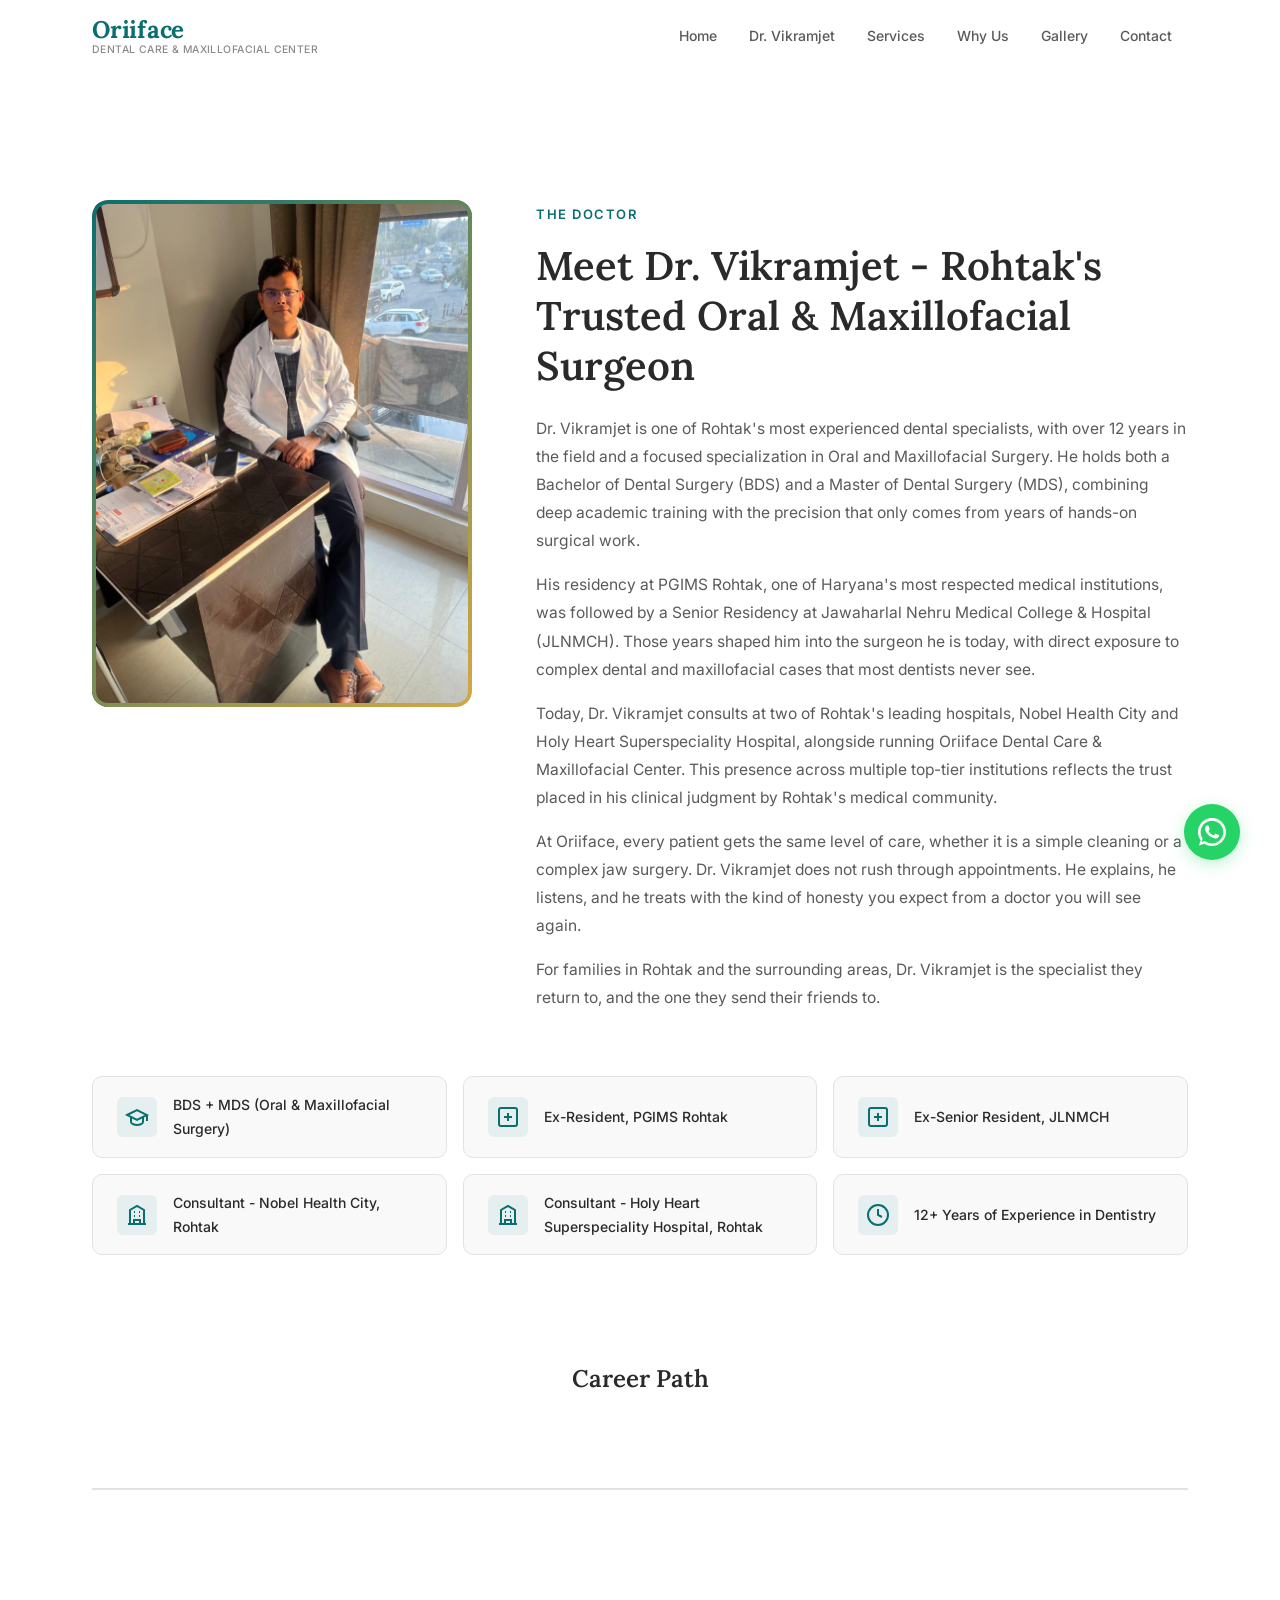
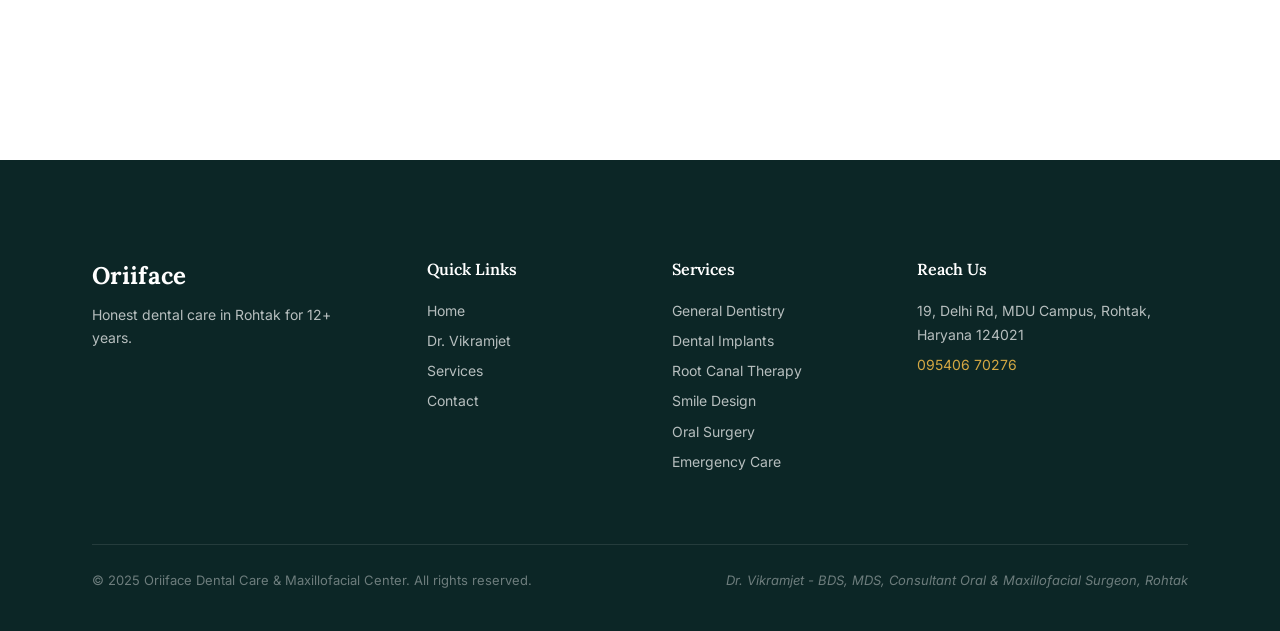
==== about.html @ 47ff2068 "feat: convert single-page to multi-page architecture" ====
<!DOCTYPE html>
<html lang="en">
<head>
  <meta charset="UTF-8">
  <meta name="viewport" content="width=device-width, initial-scale=1.0">
  <title>About Dr. Vikramjet | Oriiface Dental Care</title>
  <meta name="description" content="Trusted dental clinic in Rohtak by Dr. Vikramjet, BDS MDS - Oral & Maxillofacial Surgeon with 12+ years experience. Implants, RCT, Smile Design & more. Call 095406 70276">
  <meta name="keywords" content="dentist near me Rohtak, dental clinic Rohtak, best dentist in Rohtak, oral surgeon Rohtak, dental implants Rohtak, root canal Rohtak, MDS dentist Rohtak, smile design Rohtak, maxillofacial surgeon Rohtak, emergency dentist Rohtak, dental clinic near MDU Rohtak">
  <link rel="canonical" href="https://oriifacedental.com/">

  <!-- Open Graph -->
  <meta property="og:title" content="Oriiface Dental Care & Maxillofacial Center | Best Dentist in Rohtak">
  <meta property="og:description" content="Trusted dental clinic in Rohtak by Dr. Vikramjet, BDS MDS. Implants, RCT, Smile Design & more.">
  <meta property="og:type" content="website">
  <meta property="og:url" content="https://oriifacedental.com/">
  <meta property="og:locale" content="en_IN">
  <meta property="og:site_name" content="Oriiface Dental Care">

  <!-- Google Fonts -->
  <link rel="preconnect" href="https://fonts.googleapis.com">
  <link rel="preconnect" href="https://fonts.gstatic.com" crossorigin>
  <link href="https://fonts.googleapis.com/css2?family=Lora:ital,wght@0,400;0,500;0,600;0,700;1,400;1,500&family=Inter:wght@300;400;500;600;700&display=swap" rel="stylesheet">

  <link rel="stylesheet" href="style.css">

  <!-- JSON-LD Structured Data -->
  <script type="application/ld+json">
  {
    "@context": "https://schema.org",
    "@type": ["Dentist", "LocalBusiness"],
    "name": "Oriiface Dental Care & Maxillofacial Center",
    "description": "Trusted dental clinic in Rohtak by Dr. Vikramjet, BDS MDS - Oral & Maxillofacial Surgeon with 12+ years experience.",
    "url": "https://oriifacedental.com/",
    "telephone": "+919540670276",
    "priceRange": "$$",
    "address": {
      "@type": "PostalAddress",
      "streetAddress": "19, Delhi Rd, MDU Campus Area",
      "addressLocality": "Rohtak",
      "addressRegion": "Haryana",
      "postalCode": "124021",
      "addressCountry": "IN"
    },
    "geo": {
      "@type": "GeoCoordinates",
      "latitude": 28.8955,
      "longitude": 76.6066
    },
    "openingHoursSpecification": [
      {
        "@type": "OpeningHoursSpecification",
        "dayOfWeek": ["Monday", "Tuesday", "Wednesday", "Thursday", "Friday", "Saturday"],
        "opens": "09:00",
        "closes": "17:00"
      }
    ],
    "aggregateRating": {
      "@type": "AggregateRating",
      "ratingValue": "5.0",
      "reviewCount": "61",
      "bestRating": "5"
    },
    "image": "https://oriifacedental.com/images/clinic.jpg",
    "founder": {
      "@type": "Person",
      "name": "Dr. Vikramjet",
      "jobTitle": "Consultant Oral and Maxillofacial Surgeon",
      "qualifications": "BDS, MDS"
    }
  }
  </script>
</head>
<body>


  <!-- Header / Navigation -->
  <header class="header" id="header">
    <div class="header__inner container">
      <a href="#" class="header__logo">
        <span class="logo__mark">Oriiface</span>
        <span class="logo__sub">Dental Care &amp; Maxillofacial Center</span>
      </a>
      <nav class="nav" id="nav">
        <ul class="nav__list">
          <li><a href="index.html" class="nav__link">Home</a></li>
          <li><a href="about.html" class="nav__link">Dr. Vikramjet</a></li>
          <li><a href="services.html" class="nav__link">Services</a></li>
          <li><a href="index.html#why-us" class="nav__link">Why Us</a></li>
          <li><a href="gallery.html" class="nav__link">Gallery</a></li>
          <li><a href="contact.html" class="nav__link">Contact</a></li>
        </ul>
      </nav>
      <button class="hamburger" id="hamburger" aria-label="Open navigation menu" aria-expanded="false">
        <span class="hamburger__line"></span>
        <span class="hamburger__line"></span>
        <span class="hamburger__line"></span>
      </button>
    </div>
  </header>

  <!-- Mobile Navigation Overlay -->
  <div class="mobile-nav" id="mobile-nav">
    <div class="mobile-nav__content">
      <ul class="mobile-nav__list">
        <li><a href="index.html" class="mobile-nav__link">Home</a></li>
        <li><a href="about.html" class="mobile-nav__link">Dr. Vikramjet</a></li>
        <li><a href="services.html" class="mobile-nav__link">Services</a></li>
        <li><a href="index.html#why-us" class="mobile-nav__link">Why Us</a></li>
        <li><a href="gallery.html" class="mobile-nav__link">Gallery</a></li>
        <li><a href="contact.html" class="mobile-nav__link">Contact</a></li>
      </ul>
      <a href="tel:+919540670276" class="mobile-nav__phone">095406 70276</a>
    </div>
  </div>

  
<!-- ABOUT DR. VIKRAMJET -->
  <section class="about" id="about">
    <div class="container">
      <div class="about__grid">
        <div class="about__photo-col">
          <div class="about__photo-frame">
            <img src="images/real-dr-vikram-desk.jpg" alt="Dr. Vikramjet, oral surgeon and dentist in Rohtak" loading="lazy" class="about__photo">
          </div>
        </div>
        <div class="about__content-col">
          <span class="section-tag">The Doctor</span>
          <h2 class="about__title">Meet Dr. Vikramjet - Rohtak's Trusted Oral &amp; Maxillofacial Surgeon</h2>
          <div class="about__bio">
            <p>Dr. Vikramjet is one of Rohtak's most experienced dental specialists, with over 12 years in the field and a focused specialization in Oral and Maxillofacial Surgery. He holds both a Bachelor of Dental Surgery (BDS) and a Master of Dental Surgery (MDS), combining deep academic training with the precision that only comes from years of hands-on surgical work.</p>
            <p>His residency at PGIMS Rohtak, one of Haryana's most respected medical institutions, was followed by a Senior Residency at Jawaharlal Nehru Medical College & Hospital (JLNMCH). Those years shaped him into the surgeon he is today, with direct exposure to complex dental and maxillofacial cases that most dentists never see.</p>
            <p>Today, Dr. Vikramjet consults at two of Rohtak's leading hospitals, Nobel Health City and Holy Heart Superspeciality Hospital, alongside running Oriiface Dental Care & Maxillofacial Center. This presence across multiple top-tier institutions reflects the trust placed in his clinical judgment by Rohtak's medical community.</p>
            <p>At Oriiface, every patient gets the same level of care, whether it is a simple cleaning or a complex jaw surgery. Dr. Vikramjet does not rush through appointments. He explains, he listens, and he treats with the kind of honesty you expect from a doctor you will see again.</p>
            <p>For families in Rohtak and the surrounding areas, Dr. Vikramjet is the specialist they return to, and the one they send their friends to.</p>
          </div>
        </div>
      </div>

      <!-- Credentials Block -->
      <div class="credentials">
        <div class="credential">
          <div class="credential__icon">
            <svg width="24" height="24" viewBox="0 0 24 24" fill="none" stroke="currentColor" stroke-width="2"><path d="M22 10v6M2 10l10-5 10 5-10 5z"/><path d="M6 12v5c0 2 4 3 6 3s6-1 6-3v-5"/></svg>
          </div>
          <span class="credential__text">BDS + MDS (Oral & Maxillofacial Surgery)</span>
        </div>
        <div class="credential">
          <div class="credential__icon">
            <svg width="24" height="24" viewBox="0 0 24 24" fill="none" stroke="currentColor" stroke-width="2"><rect x="3" y="3" width="18" height="18" rx="2"/><path d="M12 8v8M8 12h8"/></svg>
          </div>
          <span class="credential__text">Ex-Resident, PGIMS Rohtak</span>
        </div>
        <div class="credential">
          <div class="credential__icon">
            <svg width="24" height="24" viewBox="0 0 24 24" fill="none" stroke="currentColor" stroke-width="2"><rect x="3" y="3" width="18" height="18" rx="2"/><path d="M12 8v8M8 12h8"/></svg>
          </div>
          <span class="credential__text">Ex-Senior Resident, JLNMCH</span>
        </div>
        <div class="credential">
          <div class="credential__icon">
            <svg width="24" height="24" viewBox="0 0 24 24" fill="none" stroke="currentColor" stroke-width="2"><path d="M3 21h18M5 21V7l7-4 7 4v14"/><path d="M9 21v-4h6v4"/><path d="M9 9h1M14 9h1M9 13h1M14 13h1"/></svg>
          </div>
          <span class="credential__text">Consultant - Nobel Health City, Rohtak</span>
        </div>
        <div class="credential">
          <div class="credential__icon">
            <svg width="24" height="24" viewBox="0 0 24 24" fill="none" stroke="currentColor" stroke-width="2"><path d="M3 21h18M5 21V7l7-4 7 4v14"/><path d="M9 21v-4h6v4"/><path d="M9 9h1M14 9h1M9 13h1M14 13h1"/></svg>
          </div>
          <span class="credential__text">Consultant - Holy Heart Superspeciality Hospital, Rohtak</span>
        </div>
        <div class="credential">
          <div class="credential__icon">
            <svg width="24" height="24" viewBox="0 0 24 24" fill="none" stroke="currentColor" stroke-width="2"><circle cx="12" cy="12" r="10"/><polyline points="12 6 12 12 16 14"/></svg>
          </div>
          <span class="credential__text">12+ Years of Experience in Dentistry</span>
        </div>
      </div>

      <!-- Career Timeline -->
      <div class="timeline" id="timeline">
        <h3 class="timeline__heading">Career Path</h3>
        <div class="timeline__track">
          <div class="timeline__line"></div>
          <div class="timeline__item" data-animate>
            <div class="timeline__dot"></div>
            <div class="timeline__card">
              <span class="timeline__year">2010 - 2012</span>
              <span class="timeline__label">BDS Graduation</span>
            </div>
          </div>
          <div class="timeline__item" data-animate>
            <div class="timeline__dot"></div>
            <div class="timeline__card">
              <span class="timeline__year">2012 - 2015</span>
              <span class="timeline__label">Residency at PGIMS Rohtak</span>
            </div>
          </div>
          <div class="timeline__item" data-animate>
            <div class="timeline__dot"></div>
            <div class="timeline__card">
              <span class="timeline__year">2015 - 2017</span>
              <span class="timeline__label">Senior Residency at JLNMCH</span>
            </div>
          </div>
          <div class="timeline__item" data-animate>
            <div class="timeline__dot"></div>
            <div class="timeline__card">
              <span class="timeline__year">2017 - Present</span>
              <span class="timeline__label">Consultant Surgeon + Founded Oriiface Dental Care, Rohtak</span>
            </div>
          </div>
        </div>
      </div>
    </div>
  </section>

  
<!-- FOOTER -->
  <footer class="footer" id="footer">
    <div class="container">
      <div class="footer__grid">
        <div class="footer__brand">
          <span class="footer__logo">Oriiface</span>
          <p class="footer__tagline">Honest dental care in Rohtak for 12+ years.</p>
        </div>
        <div class="footer__links">
          <h4 class="footer__heading">Quick Links</h4>
          <ul>
            <li><a href="index.html">Home</a></li>
            <li><a href="about.html">Dr. Vikramjet</a></li>
            <li><a href="services.html">Services</a></li>
            <li><a href="contact.html">Contact</a></li>
          </ul>
        </div>
        <div class="footer__services-list">
          <h4 class="footer__heading">Services</h4>
          <ul>
            <li>General Dentistry</li>
            <li>Dental Implants</li>
            <li>Root Canal Therapy</li>
            <li>Smile Design</li>
            <li>Oral Surgery</li>
            <li>Emergency Care</li>
          </ul>
        </div>
        <div class="footer__contact">
          <h4 class="footer__heading">Reach Us</h4>
          <p>19, Delhi Rd, MDU Campus, Rohtak, Haryana 124021</p>
          <p><a href="tel:+919540670276">095406 70276</a></p>
        </div>
      </div>
      <div class="footer__bottom">
        <p>&copy; 2025 Oriiface Dental Care & Maxillofacial Center. All rights reserved.</p>
        <p class="footer__disclaimer">Dr. Vikramjet - BDS, MDS, Consultant Oral & Maxillofacial Surgeon, Rohtak</p>
      </div>
    </div>
  </footer>

  <!-- Mobile Sticky Bottom Bar -->
  <div class="mobile-bar" id="mobile-bar">
    <a href="tel:+919540670276" class="mobile-bar__btn mobile-bar__btn--call">
      <svg width="18" height="18" viewBox="0 0 24 24" fill="none" stroke="currentColor" stroke-width="2"><path d="M22 16.92v3a2 2 0 01-2.18 2 19.79 19.79 0 01-8.63-3.07 19.5 19.5 0 01-6-6 19.79 19.79 0 01-3.07-8.67A2 2 0 014.11 2h3a2 2 0 012 1.72c.127.96.361 1.903.7 2.81a2 2 0 01-.45 2.11L8.09 9.91a16 16 0 006 6l1.27-1.27a2 2 0 012.11-.45c.907.339 1.85.573 2.81.7A2 2 0 0122 16.92z"/></svg>
      Call
    </a>
    <a href="https://wa.me/919540670276" target="_blank" rel="noopener noreferrer" class="mobile-bar__btn mobile-bar__btn--whatsapp">
      <svg width="18" height="18" viewBox="0 0 24 24" fill="currentColor"><path d="M17.472 14.382c-.297-.149-1.758-.867-2.03-.967-.273-.099-.471-.148-.67.15-.197.297-.767.966-.94 1.164-.173.199-.347.223-.644.075-.297-.15-1.255-.463-2.39-1.475-.883-.788-1.48-1.761-1.653-2.059-.173-.297-.018-.458.13-.606.134-.133.298-.347.446-.52.149-.174.198-.298.298-.497.099-.198.05-.371-.025-.52-.075-.149-.669-1.612-.916-2.207-.242-.579-.487-.5-.669-.51-.173-.008-.371-.01-.57-.01-.198 0-.52.074-.792.372-.272.297-1.04 1.016-1.04 2.479 0 1.462 1.065 2.875 1.213 3.074.149.198 2.096 3.2 5.077 4.487.709.306 1.262.489 1.694.625.712.227 1.36.195 1.871.118.571-.085 1.758-.719 2.006-1.413.248-.694.248-1.289.173-1.413-.074-.124-.272-.198-.57-.347z"/><path d="M12 0C5.373 0 0 5.373 0 12c0 2.625.846 5.059 2.284 7.034L.79 23.492l4.6-1.47A11.94 11.94 0 0012 24c6.627 0 12-5.373 12-12S18.627 0 12 0zm0 21.75c-2.15 0-4.13-.685-5.75-1.846l-.413-.27-2.727.87.903-2.653-.297-.44A9.718 9.718 0 012.25 12c0-5.385 4.365-9.75 9.75-9.75S21.75 6.615 21.75 12s-4.365 9.75-9.75 9.75z"/></svg>
      WhatsApp
    </a>
    <a href="contact.html" class="mobile-bar__btn mobile-bar__btn--book">
      <svg width="18" height="18" viewBox="0 0 24 24" fill="none" stroke="currentColor" stroke-width="2"><rect x="3" y="4" width="18" height="18" rx="2"/><line x1="16" y1="2" x2="16" y2="6"/><line x1="8" y1="2" x2="8" y2="6"/><line x1="3" y1="10" x2="21" y2="10"/></svg>
      Book
    </a>
  </div>

  <!-- WhatsApp Floating Button (Desktop) -->
  <a href="https://wa.me/919540670276" target="_blank" rel="noopener noreferrer" class="whatsapp-float" id="whatsapp-float" aria-label="Chat on WhatsApp">
    <svg width="28" height="28" viewBox="0 0 24 24" fill="#fff"><path d="M17.472 14.382c-.297-.149-1.758-.867-2.03-.967-.273-.099-.471-.148-.67.15-.197.297-.767.966-.94 1.164-.173.199-.347.223-.644.075-.297-.15-1.255-.463-2.39-1.475-.883-.788-1.48-1.761-1.653-2.059-.173-.297-.018-.458.13-.606.134-.133.298-.347.446-.52.149-.174.198-.298.298-.497.099-.198.05-.371-.025-.52-.075-.149-.669-1.612-.916-2.207-.242-.579-.487-.5-.669-.51-.173-.008-.371-.01-.57-.01-.198 0-.52.074-.792.372-.272.297-1.04 1.016-1.04 2.479 0 1.462 1.065 2.875 1.213 3.074.149.198 2.096 3.2 5.077 4.487.709.306 1.262.489 1.694.625.712.227 1.36.195 1.871.118.571-.085 1.758-.719 2.006-1.413.248-.694.248-1.289.173-1.413-.074-.124-.272-.198-.57-.347z"/><path d="M12 0C5.373 0 0 5.373 0 12c0 2.625.846 5.059 2.284 7.034L.79 23.492l4.6-1.47A11.94 11.94 0 0012 24c6.627 0 12-5.373 12-12S18.627 0 12 0zm0 21.75c-2.15 0-4.13-.685-5.75-1.846l-.413-.27-2.727.87.903-2.653-.297-.44A9.718 9.718 0 012.25 12c0-5.385 4.365-9.75 9.75-9.75S21.75 6.615 21.75 12s-4.365 9.75-9.75 9.75z"/></svg>
  </a>

  <script src="main.js"></script>
</body>
</html>
---- style.css ----
/* ================================================
   ORIIFACE DENTAL CARE - DESIGN SYSTEM
   Font pairing: Lora (headings) + Inter (body)
   Palette: Deep Teal, Warm Gold, Off-White
   ================================================ */

/* --- Custom Properties --- */
:root {
  --color-primary: #0B6E6E;
  --color-primary-dark: #085555;
  --color-primary-light: #0d8a8a;
  --color-accent: #D4A843;
  --color-accent-dark: #b8912e;
  --color-bg: #F9F9F9;
  --color-bg-alt: #F0EFEB;
  --color-bg-dark: #0c2626;
  --color-text: #2A2A2A;
  --color-text-light: #5A5A5A;
  --color-text-muted: #8A8A8A;
  --color-white: #FFFFFF;
  --color-border: #E2E2E2;

  --font-heading: 'Lora', Georgia, serif;
  --font-body: 'Inter', -apple-system, sans-serif;

  --fs-h1: clamp(2rem, 5vw, 3.25rem);
  --fs-h2: clamp(1.6rem, 3.5vw, 2.5rem);
  --fs-h3: clamp(1.15rem, 2vw, 1.5rem);
  --fs-body: 1rem;
  --fs-small: 0.875rem;
  --fs-xs: 0.8125rem;

  --space-xs: 0.5rem;
  --space-sm: 1rem;
  --space-md: 1.5rem;
  --space-lg: 2.5rem;
  --space-xl: 4rem;
  --space-2xl: 6rem;
  --space-3xl: 8rem;

  --radius-sm: 6px;
  --radius-md: 10px;
  --radius-lg: 16px;
  --radius-xl: 24px;

  --shadow-sm: 0 1px 3px rgba(0,0,0,0.06);
  --shadow-md: 0 4px 12px rgba(0,0,0,0.08);
  --shadow-lg: 0 8px 30px rgba(0,0,0,0.1);
  --shadow-xl: 0 16px 50px rgba(0,0,0,0.12);

  --transition: 0.3s cubic-bezier(0.4, 0, 0.2, 1);
  --transition-slow: 0.5s cubic-bezier(0.4, 0, 0.2, 1);
}

/* --- Reset & Base --- */
*, *::before, *::after {
  margin: 0;
  padding: 0;
  box-sizing: border-box;
}

html {
  scroll-behavior: smooth;
  -webkit-text-size-adjust: 100%;
}

body {
  font-family: var(--font-body);
  font-size: var(--fs-body);
  color: var(--color-text);
  background: var(--color-bg);
  line-height: 1.7;
  -webkit-font-smoothing: antialiased;
  -moz-osx-font-smoothing: grayscale;
  overflow-x: hidden;
}

img {
  max-width: 100%;
  height: auto;
  display: block;
}

a {
  color: inherit;
  text-decoration: none;
}

ul { list-style: none; }

button {
  border: none;
  background: none;
  cursor: pointer;
  font-family: inherit;
}

input, select, textarea {
  font-family: inherit;
  font-size: inherit;
}

/* --- Container --- */
.container {
  width: 100%;
  max-width: 1160px;
  margin: 0 auto;
  padding: 0 clamp(1.25rem, 4vw, 2rem);
}

/* --- Section Tag --- */
.section-tag {
  display: inline-block;
  font-family: var(--font-body);
  font-size: var(--fs-xs);
  font-weight: 600;
  letter-spacing: 0.12em;
  text-transform: uppercase;
  color: var(--color-primary);
  margin-bottom: var(--space-sm);
}

/* --- Buttons --- */
.btn {
  display: inline-flex;
  align-items: center;
  justify-content: center;
  gap: 0.5rem;
  font-family: var(--font-body);
  font-weight: 600;
  font-size: var(--fs-small);
  padding: 0.85rem 1.75rem;
  border-radius: var(--radius-sm);
  transition: var(--transition);
  cursor: pointer;
  white-space: nowrap;
  border: 2px solid transparent;
}

.btn--primary {
  background: var(--color-primary);
  color: var(--color-white);
  border-color: var(--color-primary);
}
.btn--primary:hover {
  background: var(--color-primary-dark);
  border-color: var(--color-primary-dark);
  transform: translateY(-1px);
  box-shadow: var(--shadow-md);
}

.btn--outline {
  background: transparent;
  color: var(--color-white);
  border-color: rgba(255,255,255,0.5);
}
.btn--outline:hover {
  background: rgba(255,255,255,0.1);
  border-color: var(--color-white);
}

.btn--outline.btn--dark {
  color: var(--color-primary);
  border-color: var(--color-primary);
}
.btn--outline.btn--dark:hover {
  background: var(--color-primary);
  color: var(--color-white);
}

.btn--accent {
  background: var(--color-accent);
  color: #1a1a1a;
  border-color: var(--color-accent);
}
.btn--accent:hover {
  background: var(--color-accent-dark);
  border-color: var(--color-accent-dark);
}

.btn--sm {
  padding: 0.5rem 1.1rem;
  font-size: var(--fs-xs);
}

.btn--full {
  width: 100%;
}


/* ================================================
   TOP BAR
   ================================================ */
.top-bar {
  background: var(--color-bg-dark);
  padding: 0.5rem 0;
  font-size: var(--fs-xs);
}

.top-bar__inner {
  display: flex;
  justify-content: space-between;
  align-items: center;
}

.top-bar__phone {
  color: rgba(255,255,255,0.8);
  font-weight: 500;
  letter-spacing: 0.03em;
}
.top-bar__phone:hover { color: var(--color-white); }

.top-bar__right {
  display: flex;
  align-items: center;
  gap: var(--space-md);
}

.top-bar__rating {
  color: var(--color-accent);
  font-weight: 600;
}

@media (max-width: 768px) {
  .top-bar { display: none; }
}


/* ================================================
   HEADER / NAV
   ================================================ */
.header {
  position: sticky;
  top: 0;
  z-index: 100;
  background: var(--color-white);
  transition: box-shadow var(--transition);
}

.header--scrolled {
  box-shadow: 0 2px 20px rgba(0,0,0,0.06);
}

.header__inner {
  display: flex;
  align-items: center;
  justify-content: space-between;
  height: 72px;
}

.header__logo {
  display: flex;
  flex-direction: column;
  line-height: 1.15;
}

.logo__mark {
  font-family: var(--font-heading);
  font-size: 1.5rem;
  font-weight: 700;
  color: var(--color-primary);
  letter-spacing: -0.01em;
}

.logo__sub {
  font-size: 0.65rem;
  font-weight: 500;
  color: var(--color-text-muted);
  letter-spacing: 0.04em;
  text-transform: uppercase;
}

.nav__list {
  display: flex;
  gap: 0;
}

.nav__link {
  display: block;
  padding: 0.5rem 1rem;
  font-size: var(--fs-small);
  font-weight: 500;
  color: var(--color-text-light);
  transition: color var(--transition);
  position: relative;
}

.nav__link::after {
  content: '';
  position: absolute;
  bottom: 0;
  left: 1rem;
  right: 1rem;
  height: 2px;
  background: var(--color-primary);
  transform: scaleX(0);
  transform-origin: right;
  transition: transform var(--transition);
}

.nav__link:hover {
  color: var(--color-primary);
}
.nav__link:hover::after {
  transform: scaleX(1);
  transform-origin: left;
}

/* Hamburger */
.hamburger {
  display: none;
  flex-direction: column;
  gap: 5px;
  padding: 8px;
  z-index: 200;
}

.hamburger__line {
  display: block;
  width: 24px;
  height: 2px;
  background: var(--color-text);
  transition: var(--transition);
  border-radius: 2px;
}

.hamburger--active .hamburger__line:nth-child(1) {
  transform: rotate(45deg) translate(5px, 5px);
}
.hamburger--active .hamburger__line:nth-child(2) {
  opacity: 0;
}
.hamburger--active .hamburger__line:nth-child(3) {
  transform: rotate(-45deg) translate(5px, -5px);
}

@media (max-width: 768px) {
  .nav { display: none; }
  .hamburger { display: flex; }
}

/* Mobile Nav Overlay */
.mobile-nav {
  position: fixed;
  inset: 0;
  z-index: 150;
  background: var(--color-white);
  display: flex;
  align-items: center;
  justify-content: center;
  opacity: 0;
  visibility: hidden;
  transition: var(--transition-slow);
}

.mobile-nav--open {
  opacity: 1;
  visibility: visible;
}

.mobile-nav__content {
  text-align: center;
}

.mobile-nav__list {
  display: flex;
  flex-direction: column;
  gap: var(--space-md);
}

.mobile-nav__link {
  font-family: var(--font-heading);
  font-size: 1.75rem;
  font-weight: 500;
  color: var(--color-text);
  transition: color var(--transition);
}
.mobile-nav__link:hover {
  color: var(--color-primary);
}

.mobile-nav__phone {
  display: inline-block;
  margin-top: var(--space-xl);
  font-size: var(--fs-body);
  font-weight: 600;
  color: var(--color-primary);
  letter-spacing: 0.05em;
}


/* ================================================
   HERO
   ================================================ */
.hero {
  position: relative;
  min-height: 90vh;
  display: flex;
  align-items: center;
  overflow: hidden;
}

.hero__bg {
  position: absolute;
  inset: 0;
  z-index: 0;
}

.hero__bg-img {
  width: 100%;
  height: 100%;
  object-fit: cover;
}

.hero__overlay {
  position: absolute;
  inset: 0;
  background: linear-gradient(
    160deg,
    rgba(11,110,110,0.92) 0%,
    rgba(8,85,85,0.85) 40%,
    rgba(12,38,38,0.88) 100%
  );
}

.hero__content {
  position: relative;
  z-index: 1;
  padding: var(--space-3xl) 0 var(--space-2xl);
  max-width: 720px;
}

.hero__title {
  font-family: var(--font-heading);
  font-size: var(--fs-h1);
  font-weight: 700;
  color: var(--color-white);
  line-height: 1.2;
  margin-bottom: var(--space-md);
}

.hero__title--accent {
  display: block;
  font-size: 0.65em;
  font-weight: 400;
  color: var(--color-accent);
  margin-top: 0.3em;
}

.hero__subtitle {
  color: rgba(255,255,255,0.8);
  font-size: clamp(0.95rem, 1.5vw, 1.1rem);
  line-height: 1.7;
  margin-bottom: var(--space-lg);
  max-width: 560px;
}

.hero__cta {
  display: flex;
  gap: var(--space-sm);
  margin-bottom: var(--space-xl);
  flex-wrap: wrap;
}

.hero__trust {
  display: flex;
  gap: var(--space-lg);
  flex-wrap: wrap;
}

.trust-badge {
  text-align: left;
}

.trust-badge__value {
  display: block;
  font-family: var(--font-heading);
  font-size: 1.4rem;
  font-weight: 700;
  color: var(--color-white);
}

.trust-badge__label {
  font-size: var(--fs-xs);
  color: rgba(255,255,255,0.6);
  font-weight: 500;
}

@media (max-width: 768px) {
  .hero {
    min-height: 100vh;
    min-height: 100dvh;
    align-items: flex-end;
  }
  .hero__content {
    padding: var(--space-lg) 0 calc(var(--space-3xl) + 60px);
    text-align: center;
  }
  .hero__subtitle {
    margin-left: auto;
    margin-right: auto;
  }
  .hero__cta {
    flex-direction: column;
  }
  .hero__cta .btn {
    width: 100%;
  }
  .hero__trust {
    justify-content: center;
    gap: var(--space-md);
  }
  .trust-badge { text-align: center; }
}


/* ================================================
   ABOUT DR. VIKRAMJET
   ================================================ */
.about {
  padding: var(--space-3xl) 0 var(--space-2xl);
  background: var(--color-white);
}

.about__grid {
  display: grid;
  grid-template-columns: 380px 1fr;
  gap: var(--space-xl);
  align-items: start;
  margin-bottom: var(--space-xl);
}

.about__photo-frame {
  position: relative;
  border-radius: var(--radius-lg);
  overflow: hidden;
  aspect-ratio: 3/4;
  background: var(--color-bg-alt);
}

.about__photo-frame::after {
  content: '';
  position: absolute;
  inset: 0;
  border: 4px solid transparent;
  border-radius: var(--radius-lg);
  background: linear-gradient(135deg, var(--color-primary), var(--color-accent)) border-box;
  -webkit-mask: linear-gradient(#fff 0 0) padding-box, linear-gradient(#fff 0 0);
  -webkit-mask-composite: xor;
  mask-composite: exclude;
  pointer-events: none;
}

.about__photo {
  width: 100%;
  height: 100%;
  object-fit: cover;
}

.about__title {
  font-family: var(--font-heading);
  font-size: var(--fs-h2);
  font-weight: 600;
  color: var(--color-text);
  line-height: 1.25;
  margin-bottom: var(--space-md);
}

.about__bio p {
  color: var(--color-text-light);
  margin-bottom: var(--space-sm);
  font-size: 0.975rem;
  line-height: 1.8;
}

.about__bio p:last-child {
  margin-bottom: 0;
}

@media (max-width: 768px) {
  .about__grid {
    grid-template-columns: 1fr;
    gap: var(--space-lg);
  }
  .about__photo-frame {
    max-width: 300px;
    margin: 0 auto;
  }
}


/* --- Credentials --- */
.credentials {
  display: grid;
  grid-template-columns: repeat(3, 1fr);
  gap: var(--space-sm);
  margin-bottom: var(--space-xl);
}

.credential {
  display: flex;
  align-items: center;
  gap: var(--space-sm);
  padding: var(--space-sm) var(--space-md);
  background: var(--color-bg);
  border-radius: var(--radius-md);
  border: 1px solid var(--color-border);
}

.credential__icon {
  flex-shrink: 0;
  width: 40px;
  height: 40px;
  display: flex;
  align-items: center;
  justify-content: center;
  border-radius: var(--radius-sm);
  background: rgba(11,110,110,0.08);
  color: var(--color-primary);
}

.credential__text {
  font-size: var(--fs-small);
  font-weight: 500;
  color: var(--color-text);
}

@media (max-width: 768px) {
  .credentials {
    grid-template-columns: 1fr;
  }
}


/* --- Career Timeline --- */
.timeline {
  padding: var(--space-lg) 0 0;
}

.timeline__heading {
  font-family: var(--font-heading);
  font-size: var(--fs-h3);
  font-weight: 600;
  text-align: center;
  margin-bottom: var(--space-lg);
  color: var(--color-text);
}

.timeline__track {
  position: relative;
  display: flex;
  justify-content: space-between;
  align-items: flex-start;
  padding: var(--space-lg) 0;
}

.timeline__line {
  position: absolute;
  top: calc(var(--space-lg) + 8px);
  left: 0;
  right: 0;
  height: 2px;
  background: var(--color-border);
}

.timeline__item {
  position: relative;
  display: flex;
  flex-direction: column;
  align-items: center;
  flex: 1;
  opacity: 0;
  transform: translateY(20px);
  transition: opacity 0.6s ease, transform 0.6s ease;
}

.timeline__item.animate-in {
  opacity: 1;
  transform: translateY(0);
}

.timeline__dot {
  width: 18px;
  height: 18px;
  border-radius: 50%;
  background: var(--color-white);
  border: 3px solid var(--color-primary);
  z-index: 1;
  flex-shrink: 0;
  transition: var(--transition);
}

.timeline__item:hover .timeline__dot {
  background: var(--color-primary);
  transform: scale(1.2);
}

.timeline__card {
  text-align: center;
  padding-top: var(--space-sm);
  max-width: 180px;
}

.timeline__year {
  display: block;
  font-family: var(--font-heading);
  font-size: var(--fs-small);
  font-weight: 700;
  color: var(--color-primary);
  margin-bottom: 0.25rem;
}

.timeline__label {
  font-size: var(--fs-xs);
  color: var(--color-text-light);
  line-height: 1.4;
}

@media (max-width: 768px) {
  .timeline__track {
    flex-direction: column;
    gap: 0;
    padding-left: 30px;
  }

  .timeline__line {
    top: 0;
    bottom: 0;
    left: 8px;
    right: auto;
    width: 2px;
    height: auto;
  }

  .timeline__item {
    flex-direction: row;
    align-items: flex-start;
    gap: var(--space-md);
    padding-bottom: var(--space-lg);
  }

  .timeline__card {
    text-align: left;
    padding-top: 0;
    max-width: none;
  }

  .timeline__dot {
    position: relative;
    left: -30px;
    margin-right: -30px;
  }
}


/* ================================================
   SERVICES
   ================================================ */
.services {
  padding: var(--space-3xl) 0;
  background: var(--color-bg);
}

.services__title {
  font-family: var(--font-heading);
  font-size: var(--fs-h2);
  font-weight: 600;
  margin-bottom: var(--space-xs);
}

.services__subtitle {
  color: var(--color-text-light);
  margin-bottom: var(--space-xl);
  max-width: 500px;
}

.services__grid {
  display: grid;
  grid-template-columns: repeat(3, 1fr);
  gap: var(--space-md);
}

.service-card {
  background: var(--color-white);
  border: 1px solid var(--color-border);
  border-radius: var(--radius-md);
  padding: var(--space-lg) var(--space-md);
  transition: var(--transition);
  cursor: default;
}

.service-card:hover {
  transform: translateY(-4px);
  box-shadow: var(--shadow-lg);
  border-color: rgba(11,110,110,0.2);
}

.service-card__icon {
  width: 48px;
  height: 48px;
  display: flex;
  align-items: center;
  justify-content: center;
  border-radius: var(--radius-sm);
  background: rgba(11,110,110,0.07);
  color: var(--color-primary);
  margin-bottom: var(--space-md);
}

.service-card__name {
  font-family: var(--font-heading);
  font-size: 1.1rem;
  font-weight: 600;
  margin-bottom: var(--space-xs);
  color: var(--color-text);
}

.service-card__desc {
  font-size: var(--fs-small);
  color: var(--color-text-light);
  line-height: 1.6;
}

@media (max-width: 768px) {
  .services__grid {
    grid-template-columns: repeat(2, 1fr);
  }
}

@media (max-width: 480px) {
  .services__grid {
    grid-template-columns: 1fr;
  }
}


/* ================================================
   WHY CHOOSE US
   ================================================ */
.why-us {
  padding: var(--space-3xl) 0;
  background: var(--color-bg-dark);
  color: var(--color-white);
}

.why-us .section-tag {
  color: var(--color-accent);
}

.why-us__title {
  font-family: var(--font-heading);
  font-size: var(--fs-h2);
  font-weight: 600;
  margin-bottom: var(--space-xl);
  max-width: 500px;
}

.why-us__grid {
  display: grid;
  grid-template-columns: repeat(2, 1fr);
  gap: var(--space-md);
}

.why-card {
  padding: var(--space-lg);
  background: rgba(255,255,255,0.05);
  border: 1px solid rgba(255,255,255,0.08);
  border-radius: var(--radius-md);
  transition: var(--transition);
}

.why-card:hover {
  background: rgba(255,255,255,0.08);
  border-color: rgba(255,255,255,0.15);
}

.why-card__icon-wrap {
  width: 48px;
  height: 48px;
  display: flex;
  align-items: center;
  justify-content: center;
  border-radius: var(--radius-sm);
  background: rgba(212,168,67,0.15);
  color: var(--color-accent);
  margin-bottom: var(--space-md);
}

.why-card__title {
  font-family: var(--font-heading);
  font-size: 1.15rem;
  font-weight: 600;
  margin-bottom: var(--space-xs);
  color: var(--color-white);
}

.why-card__desc {
  font-size: var(--fs-small);
  color: rgba(255,255,255,0.65);
  line-height: 1.7;
}

@media (max-width: 768px) {
  .why-us__grid {
    grid-template-columns: 1fr;
  }
}


/* ================================================
   REVIEWS
   ================================================ */
.reviews {
  padding: var(--space-3xl) 0;
  background: var(--color-white);
}

.reviews__header {
  text-align: center;
  margin-bottom: var(--space-xl);
}

.reviews__rating-badge {
  display: inline-flex;
  flex-direction: column;
  align-items: center;
  gap: 0.4rem;
}

.reviews__score {
  font-family: var(--font-heading);
  font-size: 3rem;
  font-weight: 700;
  color: var(--color-text);
  line-height: 1;
}

.reviews__stars {
  display: flex;
  gap: 2px;
}

.reviews__count {
  font-size: var(--fs-small);
  color: var(--color-text-muted);
  font-weight: 500;
}

.reviews__grid {
  display: grid;
  grid-template-columns: repeat(3, 1fr);
  gap: var(--space-md);
  margin-bottom: var(--space-xl);
}

.review-card {
  padding: var(--space-lg);
  background: var(--color-bg);
  border-radius: var(--radius-md);
  border: 1px solid var(--color-border);
}

.review-card__stars {
  display: flex;
  gap: 2px;
  margin-bottom: var(--space-sm);
}

.review-card__text {
  font-size: var(--fs-body);
  color: var(--color-text);
  line-height: 1.7;
  font-style: italic;
  margin-bottom: var(--space-sm);
}

.review-card__author {
  font-size: var(--fs-small);
  font-weight: 600;
  color: var(--color-text-muted);
}

.reviews__cta {
  text-align: center;
}

@media (max-width: 768px) {
  .reviews__grid {
    grid-template-columns: 1fr;
  }
}


/* ================================================
   GALLERY
   ================================================ */
.gallery {
  padding: var(--space-3xl) 0;
  background: var(--color-bg);
}

.gallery__title {
  font-family: var(--font-heading);
  font-size: var(--fs-h2);
  font-weight: 600;
  margin-bottom: var(--space-xl);
}

.gallery__grid {
  display: grid;
  grid-template-columns: repeat(3, 1fr);
  gap: var(--space-sm);
}

.gallery__item {
  position: relative;
  border-radius: var(--radius-md);
  overflow: hidden;
  aspect-ratio: 4/3;
  background: var(--color-bg-alt);
  cursor: pointer;
}

.gallery__img {
  width: 100%;
  height: 100%;
  object-fit: cover;
  transition: transform var(--transition-slow);
}

.gallery__item:hover .gallery__img {
  transform: scale(1.05);
}

.gallery__item::after {
  content: '';
  position: absolute;
  inset: 0;
  background: rgba(0,0,0,0);
  transition: var(--transition);
}

.gallery__item:hover::after {
  background: rgba(0,0,0,0.08);
}

@media (max-width: 768px) {
  .gallery__grid {
    grid-template-columns: repeat(2, 1fr);
  }
}


/* --- Lightbox --- */
.lightbox {
  position: fixed;
  inset: 0;
  z-index: 1000;
  background: rgba(0,0,0,0.92);
  display: flex;
  align-items: center;
  justify-content: center;
  padding: var(--space-lg);
  opacity: 0;
  visibility: hidden;
  transition: var(--transition);
}

.lightbox--open {
  opacity: 1;
  visibility: visible;
}

.lightbox__close {
  position: absolute;
  top: var(--space-md);
  right: var(--space-md);
  color: var(--color-white);
  font-size: 2rem;
  width: 48px;
  height: 48px;
  display: flex;
  align-items: center;
  justify-content: center;
  border-radius: 50%;
  background: rgba(255,255,255,0.1);
  transition: var(--transition);
}

.lightbox__close:hover {
  background: rgba(255,255,255,0.2);
}

.lightbox__img {
  max-width: 90vw;
  max-height: 85vh;
  object-fit: contain;
  border-radius: var(--radius-sm);
}


/* ================================================
   CONTACT
   ================================================ */
.contact {
  padding: var(--space-3xl) 0;
  background: var(--color-white);
}

.contact__title {
  font-family: var(--font-heading);
  font-size: var(--fs-h2);
  font-weight: 600;
  margin-bottom: var(--space-xl);
}

.contact__grid {
  display: grid;
  grid-template-columns: 1fr 1fr;
  gap: var(--space-lg);
  min-height: 500px;
}

.contact__map {
  border-radius: var(--radius-lg);
  overflow: hidden;
  background: var(--color-bg-alt);
  min-height: 400px;
}

.contact__map iframe {
  width: 100%;
  height: 100%;
  min-height: 400px;
}

.contact__details {
  margin-bottom: var(--space-lg);
}

.contact__detail {
  display: flex;
  align-items: flex-start;
  gap: var(--space-sm);
  margin-bottom: var(--space-sm);
  color: var(--color-text-light);
  font-size: var(--fs-small);
}

.contact__detail svg {
  flex-shrink: 0;
  margin-top: 2px;
  color: var(--color-primary);
}

.contact__detail a {
  color: var(--color-primary);
  font-weight: 600;
}
.contact__detail a:hover {
  text-decoration: underline;
}

.contact__form-title {
  font-family: var(--font-heading);
  font-size: var(--fs-h3);
  font-weight: 600;
  margin-bottom: var(--space-md);
}

.form-group {
  margin-bottom: var(--space-sm);
}

.form-input {
  width: 100%;
  padding: 0.85rem 1rem;
  border: 1px solid var(--color-border);
  border-radius: var(--radius-sm);
  background: var(--color-bg);
  color: var(--color-text);
  font-size: var(--fs-body);
  transition: border-color var(--transition);
  -webkit-appearance: none;
}

.form-input:focus {
  outline: none;
  border-color: var(--color-primary);
  box-shadow: 0 0 0 3px rgba(11,110,110,0.1);
}

.form-select {
  cursor: pointer;
}

@media (max-width: 768px) {
  .contact__grid {
    grid-template-columns: 1fr;
  }
  .contact__map {
    min-height: 280px;
    order: 2;
  }
}


/* ================================================
   FOOTER
   ================================================ */
.footer {
  background: var(--color-bg-dark);
  color: rgba(255,255,255,0.7);
  padding: var(--space-2xl) 0 var(--space-lg);
}

.footer__grid {
  display: grid;
  grid-template-columns: 1.5fr 1fr 1fr 1.5fr;
  gap: var(--space-xl);
  margin-bottom: var(--space-xl);
}

.footer__logo {
  font-family: var(--font-heading);
  font-size: 1.5rem;
  font-weight: 700;
  color: var(--color-white);
  display: block;
  margin-bottom: var(--space-xs);
}

.footer__tagline {
  font-size: var(--fs-small);
  line-height: 1.6;
}

.footer__heading {
  font-family: var(--font-heading);
  font-size: var(--fs-body);
  font-weight: 600;
  color: var(--color-white);
  margin-bottom: var(--space-sm);
}

.footer__links ul li,
.footer__services-list ul li {
  margin-bottom: 0.4rem;
  font-size: var(--fs-small);
}

.footer__links a:hover {
  color: var(--color-white);
}

.footer__contact p {
  font-size: var(--fs-small);
  margin-bottom: 0.4rem;
}

.footer__contact a {
  color: var(--color-accent);
}
.footer__contact a:hover {
  text-decoration: underline;
}

.footer__bottom {
  border-top: 1px solid rgba(255,255,255,0.1);
  padding-top: var(--space-md);
  display: flex;
  justify-content: space-between;
  flex-wrap: wrap;
  gap: var(--space-sm);
  font-size: var(--fs-xs);
  color: rgba(255,255,255,0.4);
}

.footer__disclaimer {
  font-style: italic;
}

@media (max-width: 768px) {
  .footer__grid {
    grid-template-columns: 1fr 1fr;
    gap: var(--space-lg);
  }
  .footer__bottom {
    flex-direction: column;
    text-align: center;
  }
}

@media (max-width: 480px) {
  .footer__grid {
    grid-template-columns: 1fr;
  }
}


/* ================================================
   MOBILE STICKY BOTTOM BAR
   ================================================ */
.mobile-bar {
  display: none;
}

@media (max-width: 768px) {
  .mobile-bar {
    display: flex;
    position: fixed;
    bottom: 0;
    left: 0;
    right: 0;
    z-index: 90;
    background: var(--color-white);
    border-top: 1px solid var(--color-border);
    box-shadow: 0 -2px 12px rgba(0,0,0,0.08);
  }

  .mobile-bar__btn {
    flex: 1;
    display: flex;
    flex-direction: column;
    align-items: center;
    justify-content: center;
    gap: 3px;
    padding: 10px 8px;
    font-size: 0.7rem;
    font-weight: 600;
    text-transform: uppercase;
    letter-spacing: 0.08em;
    color: var(--color-text-light);
    min-height: 56px;
    transition: color var(--transition);
  }

  .mobile-bar__btn--call { color: var(--color-primary); }
  .mobile-bar__btn--whatsapp { color: #25D366; }
  .mobile-bar__btn--book { color: var(--color-accent-dark); }

  .mobile-bar__btn:active {
    background: var(--color-bg);
  }

  /* account for bottom bar on mobile */
  .footer {
    padding-bottom: calc(var(--space-lg) + 60px);
  }
}


/* ================================================
   WHATSAPP FLOATING BUTTON (Desktop)
   ================================================ */
.whatsapp-float {
  position: fixed;
  bottom: var(--space-lg);
  right: var(--space-lg);
  z-index: 80;
  width: 56px;
  height: 56px;
  display: flex;
  align-items: center;
  justify-content: center;
  background: #25D366;
  border-radius: 50%;
  box-shadow: 0 4px 16px rgba(37,211,102,0.3);
  transition: var(--transition);
}

.whatsapp-float:hover {
  transform: scale(1.08);
  box-shadow: 0 6px 24px rgba(37,211,102,0.4);
}

@media (max-width: 768px) {
  .whatsapp-float { display: none; }
}


/* ================================================
   ANIMATIONS - ScrollReveal
   ================================================ */
.reveal {
  opacity: 0;
  transform: translateY(24px);
  transition: opacity 0.7s ease, transform 0.7s ease;
}

.reveal.revealed {
  opacity: 1;
  transform: translateY(0);
}


/* ================================================
   PRINT STYLES
   ================================================ */
@media print {
  .top-bar, .hamburger, .mobile-nav, .mobile-bar, .whatsapp-float, .lightbox {
    display: none !important;
  }
  .header { position: relative; }
  .hero { min-height: auto; }
}
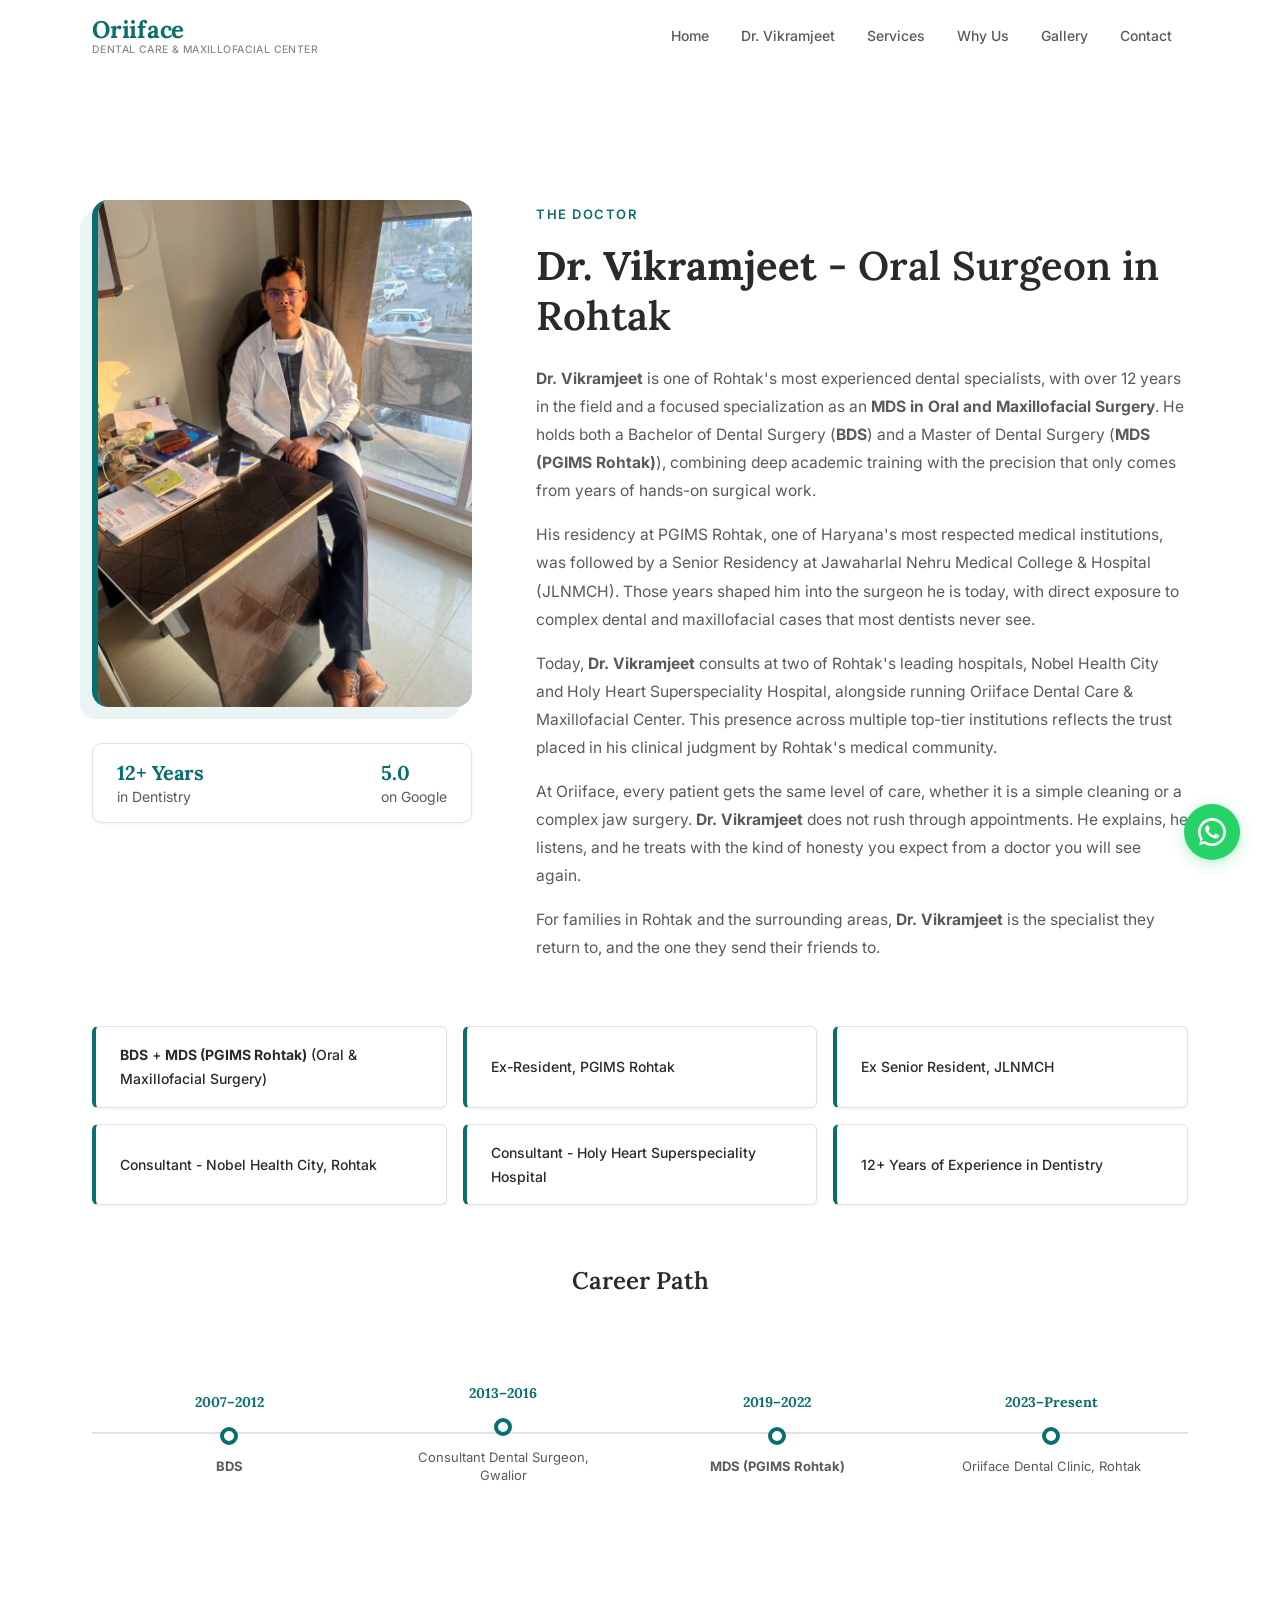
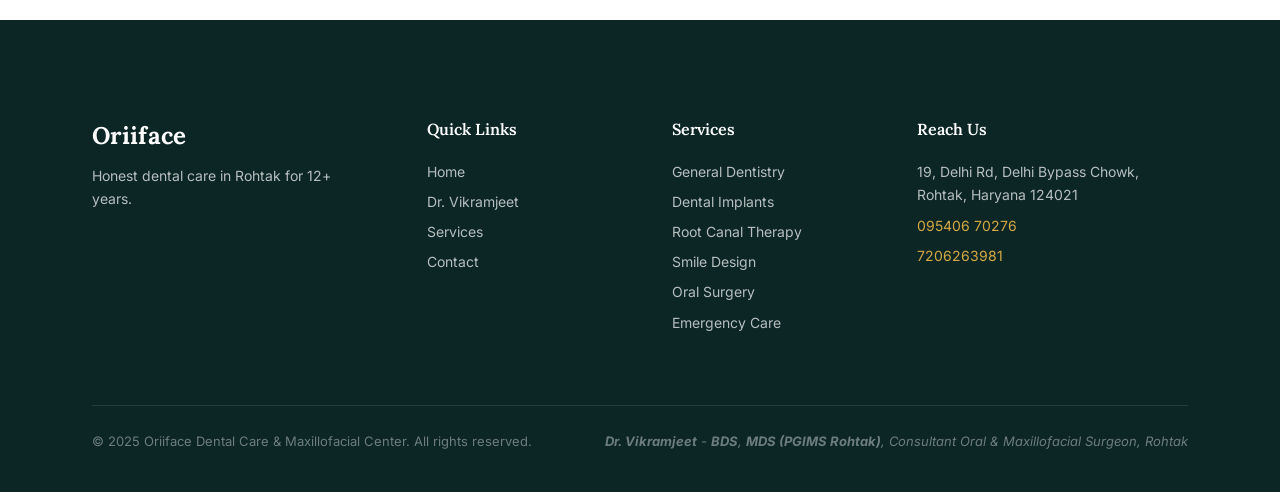
==== commit 566b111a: "feat: add secondary contact number" ====
--- a/about.html
+++ b/about.html
@@ -3,71 +3,53 @@
 <head>
   <meta charset="UTF-8">
   <meta name="viewport" content="width=device-width, initial-scale=1.0">
-  <title>About Dr. Vikramjet | Oriiface Dental Care</title>
-  <meta name="description" content="Trusted dental clinic in Rohtak by Dr. Vikramjet, BDS MDS - Oral & Maxillofacial Surgeon with 12+ years experience. Implants, RCT, Smile Design & more. Call 095406 70276">
-  <meta name="keywords" content="dentist near me Rohtak, dental clinic Rohtak, best dentist in Rohtak, oral surgeon Rohtak, dental implants Rohtak, root canal Rohtak, MDS dentist Rohtak, smile design Rohtak, maxillofacial surgeon Rohtak, emergency dentist Rohtak, dental clinic near MDU Rohtak">
-  <link rel="canonical" href="https://oriifacedental.com/">
+  <meta name="robots" content="index, follow">
+  <meta name="googlebot" content="index, follow">
+  <link rel="canonical" href="https://orifacedental.vercel.app/about.html">
+  <title>Dr. Vikramjeet - MDS Oral Surgeon in Rohtak | Oriiface Dental Care</title>
+  <meta name="description" content="Dr. Vikramjeet - MDS (PGIMS Rohtak) Oral & Maxillofacial Surgeon in Rohtak. Ex-PGIMS resident, 12+ years experience, consulting at Nobel Health City & Holy Heart Hospital.">
 
   <!-- Open Graph -->
-  <meta property="og:title" content="Oriiface Dental Care & Maxillofacial Center | Best Dentist in Rohtak">
-  <meta property="og:description" content="Trusted dental clinic in Rohtak by Dr. Vikramjet, BDS MDS. Implants, RCT, Smile Design & more.">
   <meta property="og:type" content="website">
-  <meta property="og:url" content="https://oriifacedental.com/">
+  <meta property="og:title" content="Dr. Vikramjeet - MDS Oral Surgeon in Rohtak | Oriiface Dental Care">
+  <meta property="og:description" content="Dr. Vikramjeet - MDS (PGIMS Rohtak) Oral & Maxillofacial Surgeon in Rohtak. Ex-PGIMS resident, 12+ years experience, consulting at Nobel Health City & Holy Heart Hospital.">
+  <meta property="og:url" content="https://orifacedental.vercel.app/about.html">
+  <meta property="og:image" content="https://orifacedental.vercel.app/images/og-cover.jpg">
   <meta property="og:locale" content="en_IN">
-  <meta property="og:site_name" content="Oriiface Dental Care">
+  <meta property="og:site_name" content="Oriiface Dental Care & Maxillofacial Center">
+
+  <!-- Twitter Card -->
+  <meta name="twitter:card" content="summary_large_image">
+  <meta name="twitter:title" content="Dr. Vikramjeet - MDS Oral Surgeon in Rohtak | Oriiface Dental Care">
+  <meta name="twitter:description" content="Dr. Vikramjeet - MDS (PGIMS Rohtak) Oral & Maxillofacial Surgeon in Rohtak. Ex-PGIMS resident, 12+ years experience, consulting at Nobel Health City & Holy Heart Hospital.">
+  <meta name="twitter:image" content="https://orifacedental.vercel.app/images/og-cover.jpg">
 
   <!-- Google Fonts -->
   <link rel="preconnect" href="https://fonts.googleapis.com">
   <link rel="preconnect" href="https://fonts.gstatic.com" crossorigin>
-  <link href="https://fonts.googleapis.com/css2?family=Lora:ital,wght@0,400;0,500;0,600;0,700;1,400;1,500&family=Inter:wght@300;400;500;600;700&display=swap" rel="stylesheet">
-
-  <link rel="stylesheet" href="style.css">
-
-  <!-- JSON-LD Structured Data -->
+  <link rel="preload" as="style" href="https://fonts.googleapis.com/css2?family=Lora:ital,wght@0,400;0,500;0,600;0,700;1,400;1,500&family=Inter:wght@300;400;500;600;700&display=swap">
+  <link rel="stylesheet" href="https://fonts.googleapis.com/css2?family=Lora:ital,wght@0,400;0,500;0,600;0,700;1,400;1,500&family=Inter:wght@300;400;500;600;700&display=swap">
+
+  <link rel="stylesheet" href="style.css?v=3">
+
   <script type="application/ld+json">
-  {
-    "@context": "https://schema.org",
-    "@type": ["Dentist", "LocalBusiness"],
-    "name": "Oriiface Dental Care & Maxillofacial Center",
-    "description": "Trusted dental clinic in Rohtak by Dr. Vikramjet, BDS MDS - Oral & Maxillofacial Surgeon with 12+ years experience.",
-    "url": "https://oriifacedental.com/",
-    "telephone": "+919540670276",
-    "priceRange": "$$",
-    "address": {
-      "@type": "PostalAddress",
-      "streetAddress": "19, Delhi Rd, MDU Campus Area",
-      "addressLocality": "Rohtak",
-      "addressRegion": "Haryana",
-      "postalCode": "124021",
-      "addressCountry": "IN"
-    },
-    "geo": {
-      "@type": "GeoCoordinates",
-      "latitude": 28.8955,
-      "longitude": 76.6066
-    },
-    "openingHoursSpecification": [
-      {
-        "@type": "OpeningHoursSpecification",
-        "dayOfWeek": ["Monday", "Tuesday", "Wednesday", "Thursday", "Friday", "Saturday"],
-        "opens": "09:00",
-        "closes": "17:00"
-      }
-    ],
-    "aggregateRating": {
-      "@type": "AggregateRating",
-      "ratingValue": "5.0",
-      "reviewCount": "61",
-      "bestRating": "5"
-    },
-    "image": "https://oriifacedental.com/images/clinic.jpg",
-    "founder": {
-      "@type": "Person",
-      "name": "Dr. Vikramjet",
-      "jobTitle": "Consultant Oral and Maxillofacial Surgeon",
-      "qualifications": "BDS, MDS"
-    }
-  }
+{
+  "@context": "https://schema.org",
+  "@type": "Physician",
+  "name": "Dr. Vikramjeet",
+  "description": "MDS Oral and Maxillofacial Surgeon in Rohtak with 12+ years experience",
+  "medicalSpecialty": "Oral and Maxillofacial Surgery",
+  "qualifications": "BDS, MDS",
+  "worksFor": [
+    {"@type": "Hospital", "name": "Nobel Health City, Rohtak"},
+    {"@type": "Hospital", "name": "Holy Heart Superspeciality Hospital, Rohtak"},
+    {"@type": "MedicalClinic", "name": "Oriiface Dental Care & Maxillofacial Center"}
+  ],
+  "alumniOf": [
+    {"@type": "EducationalOrganization", "name": "PGIMS Rohtak"},
+    {"@type": "EducationalOrganization", "name": "JLNMCH"}
+  ]
+}
   </script>
 </head>
 <body>
@@ -83,7 +65,7 @@
       <nav class="nav" id="nav">
         <ul class="nav__list">
           <li><a href="index.html" class="nav__link">Home</a></li>
-          <li><a href="about.html" class="nav__link">Dr. Vikramjet</a></li>
+          <li><a href="about.html" class="nav__link">Dr. Vikramjeet</a></li>
           <li><a href="services.html" class="nav__link">Services</a></li>
           <li><a href="index.html#why-us" class="nav__link">Why Us</a></li>
           <li><a href="gallery.html" class="nav__link">Gallery</a></li>
@@ -103,7 +85,7 @@
     <div class="mobile-nav__content">
       <ul class="mobile-nav__list">
         <li><a href="index.html" class="mobile-nav__link">Home</a></li>
-        <li><a href="about.html" class="mobile-nav__link">Dr. Vikramjet</a></li>
+        <li><a href="about.html" class="mobile-nav__link">Dr. Vikramjeet</a></li>
         <li><a href="services.html" class="mobile-nav__link">Services</a></li>
         <li><a href="index.html#why-us" class="mobile-nav__link">Why Us</a></li>
         <li><a href="gallery.html" class="mobile-nav__link">Gallery</a></li>
@@ -114,24 +96,28 @@
   </div>
 
   
-<!-- ABOUT DR. VIKRAMJET -->
+<!-- ABOUT DR. VIKRAMJEET -->
   <section class="about" id="about">
     <div class="container">
       <div class="about__grid">
         <div class="about__photo-col">
           <div class="about__photo-frame">
-            <img src="images/real-dr-vikram-desk.jpg" alt="Dr. Vikramjet, oral surgeon and dentist in Rohtak" loading="lazy" class="about__photo">
+            <img src="images/real-dr-vikram-desk.jpg" alt="Dr. Vikramjeet BDS MDS Oral Surgeon at Oriiface Dental Clinic Rohtak" loading="lazy" class="about__photo">
+          </div>
+          <div class="about__photo-stats">
+            <div class="stat-line"><strong>12+ Years</strong> in Dentistry</div>
+            <div class="stat-line"><strong>5.0</strong> on Google</div>
           </div>
         </div>
         <div class="about__content-col">
           <span class="section-tag">The Doctor</span>
-          <h2 class="about__title">Meet Dr. Vikramjet - Rohtak's Trusted Oral &amp; Maxillofacial Surgeon</h2>
+          <h1 class="about__title"><strong>Dr. Vikramjeet</strong> - Oral Surgeon in Rohtak</h1>
           <div class="about__bio">
-            <p>Dr. Vikramjet is one of Rohtak's most experienced dental specialists, with over 12 years in the field and a focused specialization in Oral and Maxillofacial Surgery. He holds both a Bachelor of Dental Surgery (BDS) and a Master of Dental Surgery (MDS), combining deep academic training with the precision that only comes from years of hands-on surgical work.</p>
+            <p><strong>Dr. Vikramjeet</strong> is one of Rohtak's most experienced dental specialists, with over 12 years in the field and a focused specialization as an <strong>MDS in Oral and Maxillofacial Surgery</strong>. He holds both a Bachelor of Dental Surgery (<strong>BDS</strong>) and a Master of Dental Surgery (<strong>MDS (PGIMS Rohtak)</strong>), combining deep academic training with the precision that only comes from years of hands-on surgical work.</p>
             <p>His residency at PGIMS Rohtak, one of Haryana's most respected medical institutions, was followed by a Senior Residency at Jawaharlal Nehru Medical College & Hospital (JLNMCH). Those years shaped him into the surgeon he is today, with direct exposure to complex dental and maxillofacial cases that most dentists never see.</p>
-            <p>Today, Dr. Vikramjet consults at two of Rohtak's leading hospitals, Nobel Health City and Holy Heart Superspeciality Hospital, alongside running Oriiface Dental Care & Maxillofacial Center. This presence across multiple top-tier institutions reflects the trust placed in his clinical judgment by Rohtak's medical community.</p>
-            <p>At Oriiface, every patient gets the same level of care, whether it is a simple cleaning or a complex jaw surgery. Dr. Vikramjet does not rush through appointments. He explains, he listens, and he treats with the kind of honesty you expect from a doctor you will see again.</p>
-            <p>For families in Rohtak and the surrounding areas, Dr. Vikramjet is the specialist they return to, and the one they send their friends to.</p>
+            <p>Today, <strong>Dr. Vikramjeet</strong> consults at two of Rohtak's leading hospitals, Nobel Health City and Holy Heart Superspeciality Hospital, alongside running Oriiface Dental Care & Maxillofacial Center. This presence across multiple top-tier institutions reflects the trust placed in his clinical judgment by Rohtak's medical community.</p>
+            <p>At Oriiface, every patient gets the same level of care, whether it is a simple cleaning or a complex jaw surgery. <strong>Dr. Vikramjeet</strong> does not rush through appointments. He explains, he listens, and he treats with the kind of honesty you expect from a doctor you will see again.</p>
+            <p>For families in Rohtak and the surrounding areas, <strong>Dr. Vikramjeet</strong> is the specialist they return to, and the one they send their friends to.</p>
           </div>
         </div>
       </div>
@@ -139,39 +125,21 @@
       <!-- Credentials Block -->
       <div class="credentials">
         <div class="credential">
-          <div class="credential__icon">
-            <svg width="24" height="24" viewBox="0 0 24 24" fill="none" stroke="currentColor" stroke-width="2"><path d="M22 10v6M2 10l10-5 10 5-10 5z"/><path d="M6 12v5c0 2 4 3 6 3s6-1 6-3v-5"/></svg>
-          </div>
-          <span class="credential__text">BDS + MDS (Oral & Maxillofacial Surgery)</span>
-        </div>
-        <div class="credential">
-          <div class="credential__icon">
-            <svg width="24" height="24" viewBox="0 0 24 24" fill="none" stroke="currentColor" stroke-width="2"><rect x="3" y="3" width="18" height="18" rx="2"/><path d="M12 8v8M8 12h8"/></svg>
-          </div>
+          <span class="credential__text"><strong>BDS</strong> + <strong>MDS (PGIMS Rohtak)</strong> (Oral & Maxillofacial Surgery)</span>
+        </div>
+        <div class="credential">
           <span class="credential__text">Ex-Resident, PGIMS Rohtak</span>
         </div>
         <div class="credential">
-          <div class="credential__icon">
-            <svg width="24" height="24" viewBox="0 0 24 24" fill="none" stroke="currentColor" stroke-width="2"><rect x="3" y="3" width="18" height="18" rx="2"/><path d="M12 8v8M8 12h8"/></svg>
-          </div>
-          <span class="credential__text">Ex-Senior Resident, JLNMCH</span>
-        </div>
-        <div class="credential">
-          <div class="credential__icon">
-            <svg width="24" height="24" viewBox="0 0 24 24" fill="none" stroke="currentColor" stroke-width="2"><path d="M3 21h18M5 21V7l7-4 7 4v14"/><path d="M9 21v-4h6v4"/><path d="M9 9h1M14 9h1M9 13h1M14 13h1"/></svg>
-          </div>
+          <span class="credential__text">Ex Senior Resident, JLNMCH</span>
+        </div>
+        <div class="credential">
           <span class="credential__text">Consultant - Nobel Health City, Rohtak</span>
         </div>
         <div class="credential">
-          <div class="credential__icon">
-            <svg width="24" height="24" viewBox="0 0 24 24" fill="none" stroke="currentColor" stroke-width="2"><path d="M3 21h18M5 21V7l7-4 7 4v14"/><path d="M9 21v-4h6v4"/><path d="M9 9h1M14 9h1M9 13h1M14 13h1"/></svg>
-          </div>
-          <span class="credential__text">Consultant - Holy Heart Superspeciality Hospital, Rohtak</span>
-        </div>
-        <div class="credential">
-          <div class="credential__icon">
-            <svg width="24" height="24" viewBox="0 0 24 24" fill="none" stroke="currentColor" stroke-width="2"><circle cx="12" cy="12" r="10"/><polyline points="12 6 12 12 16 14"/></svg>
-          </div>
+          <span class="credential__text">Consultant - Holy Heart Superspeciality Hospital</span>
+        </div>
+        <div class="credential">
           <span class="credential__text">12+ Years of Experience in Dentistry</span>
         </div>
       </div>
@@ -181,33 +149,25 @@
         <h3 class="timeline__heading">Career Path</h3>
         <div class="timeline__track">
           <div class="timeline__line"></div>
-          <div class="timeline__item" data-animate>
-            <div class="timeline__dot"></div>
-            <div class="timeline__card">
-              <span class="timeline__year">2010 - 2012</span>
-              <span class="timeline__label">BDS Graduation</span>
-            </div>
-          </div>
-          <div class="timeline__item" data-animate>
-            <div class="timeline__dot"></div>
-            <div class="timeline__card">
-              <span class="timeline__year">2012 - 2015</span>
-              <span class="timeline__label">Residency at PGIMS Rohtak</span>
-            </div>
-          </div>
-          <div class="timeline__item" data-animate>
-            <div class="timeline__dot"></div>
-            <div class="timeline__card">
-              <span class="timeline__year">2015 - 2017</span>
-              <span class="timeline__label">Senior Residency at JLNMCH</span>
-            </div>
-          </div>
-          <div class="timeline__item" data-animate>
-            <div class="timeline__dot"></div>
-            <div class="timeline__card">
-              <span class="timeline__year">2017 - Present</span>
-              <span class="timeline__label">Consultant Surgeon + Founded Oriiface Dental Care, Rohtak</span>
-            </div>
+          <div class="timeline__item">
+            <span class="timeline__year">2007–2012</span>
+            <div class="timeline__dot"></div>
+            <span class="timeline__label"><strong>BDS</strong></span>
+          </div>
+          <div class="timeline__item">
+            <span class="timeline__year">2013–2016</span>
+            <div class="timeline__dot"></div>
+            <span class="timeline__label">Consultant Dental Surgeon, Gwalior</span>
+          </div>
+          <div class="timeline__item">
+            <span class="timeline__year">2019–2022</span>
+            <div class="timeline__dot"></div>
+            <span class="timeline__label"><strong>MDS (PGIMS Rohtak)</strong></span>
+          </div>
+          <div class="timeline__item">
+            <span class="timeline__year">2023–Present</span>
+            <div class="timeline__dot"></div>
+            <span class="timeline__label">Oriiface Dental Clinic, Rohtak</span>
           </div>
         </div>
       </div>
@@ -227,7 +187,7 @@
           <h4 class="footer__heading">Quick Links</h4>
           <ul>
             <li><a href="index.html">Home</a></li>
-            <li><a href="about.html">Dr. Vikramjet</a></li>
+            <li><a href="about.html">Dr. Vikramjeet</a></li>
             <li><a href="services.html">Services</a></li>
             <li><a href="contact.html">Contact</a></li>
           </ul>
@@ -245,13 +205,14 @@
         </div>
         <div class="footer__contact">
           <h4 class="footer__heading">Reach Us</h4>
-          <p>19, Delhi Rd, MDU Campus, Rohtak, Haryana 124021</p>
+          <p>19, Delhi Rd, Delhi Bypass Chowk, Rohtak, Haryana 124021</p>
           <p><a href="tel:+919540670276">095406 70276</a></p>
+          <p><a href="tel:+917206263981">7206263981</a></p>
         </div>
       </div>
       <div class="footer__bottom">
         <p>&copy; 2025 Oriiface Dental Care & Maxillofacial Center. All rights reserved.</p>
-        <p class="footer__disclaimer">Dr. Vikramjet - BDS, MDS, Consultant Oral & Maxillofacial Surgeon, Rohtak</p>
+        <p class="footer__disclaimer"><strong>Dr. Vikramjeet</strong> - <strong>BDS</strong>, <strong>MDS (PGIMS Rohtak)</strong>, Consultant Oral & Maxillofacial Surgeon, Rohtak</p>
       </div>
     </div>
   </footer>
--- a/style.css
+++ b/style.css
@@ -533,28 +533,46 @@
 .about__photo-frame {
   position: relative;
   border-radius: var(--radius-lg);
-  overflow: hidden;
   aspect-ratio: 3/4;
   background: var(--color-bg-alt);
-}
-
-.about__photo-frame::after {
-  content: '';
+  border-left: 6px solid var(--color-primary);
+  box-shadow: -12px 12px 0 rgba(11,110,110,0.08);
+  overflow: hidden;
+}
+
+.about__photo {
   position: absolute;
-  inset: 0;
-  border: 4px solid transparent;
-  border-radius: var(--radius-lg);
-  background: linear-gradient(135deg, var(--color-primary), var(--color-accent)) border-box;
-  -webkit-mask: linear-gradient(#fff 0 0) padding-box, linear-gradient(#fff 0 0);
-  -webkit-mask-composite: xor;
-  mask-composite: exclude;
-  pointer-events: none;
-}
-
-.about__photo {
+  top: 0;
+  left: 0;
   width: 100%;
   height: 100%;
   object-fit: cover;
+  display: block;
+}
+
+.about__photo-stats {
+  display: flex;
+  justify-content: space-between;
+  margin-top: calc(var(--space-md) + 12px);
+  padding: var(--space-sm) var(--space-md);
+  background: var(--color-white);
+  border: 1px solid var(--color-border);
+  border-radius: var(--radius-md);
+  box-shadow: var(--shadow-sm);
+}
+
+.stat-line {
+  font-size: var(--fs-small);
+  color: var(--color-text-light);
+  line-height: 1.3;
+}
+
+.stat-line strong {
+  display: block;
+  color: var(--color-primary);
+  font-family: var(--font-heading);
+  font-size: 1.25rem;
+  margin-bottom: 2px;
 }
 
 .about__title {
@@ -594,29 +612,18 @@
   display: grid;
   grid-template-columns: repeat(3, 1fr);
   gap: var(--space-sm);
-  margin-bottom: var(--space-xl);
+  margin-bottom: var(--space-lg);
 }
 
 .credential {
   display: flex;
   align-items: center;
-  gap: var(--space-sm);
   padding: var(--space-sm) var(--space-md);
-  background: var(--color-bg);
-  border-radius: var(--radius-md);
+  background: var(--color-white);
+  border-radius: var(--radius-sm);
   border: 1px solid var(--color-border);
-}
-
-.credential__icon {
-  flex-shrink: 0;
-  width: 40px;
-  height: 40px;
-  display: flex;
-  align-items: center;
-  justify-content: center;
-  border-radius: var(--radius-sm);
-  background: rgba(11,110,110,0.08);
-  color: var(--color-primary);
+  border-left: 4px solid var(--color-primary);
+  box-shadow: var(--shadow-sm);
 }
 
 .credential__text {
@@ -634,7 +641,7 @@
 
 /* --- Career Timeline --- */
 .timeline {
-  padding: var(--space-lg) 0 0;
+  padding: var(--space-sm) 0 0;
 }
 
 .timeline__heading {
@@ -650,17 +657,19 @@
   position: relative;
   display: flex;
   justify-content: space-between;
-  align-items: flex-start;
+  align-items: stretch;
   padding: var(--space-lg) 0;
 }
 
 .timeline__line {
   position: absolute;
-  top: calc(var(--space-lg) + 8px);
+  top: 50%;
   left: 0;
   right: 0;
   height: 2px;
   background: var(--color-border);
+  transform: translateY(-50%);
+  z-index: 0;
 }
 
 .timeline__item {
@@ -668,15 +677,11 @@
   display: flex;
   flex-direction: column;
   align-items: center;
+  justify-content: center;
   flex: 1;
-  opacity: 0;
-  transform: translateY(20px);
-  transition: opacity 0.6s ease, transform 0.6s ease;
-}
-
-.timeline__item.animate-in {
-  opacity: 1;
-  transform: translateY(0);
+  text-align: center;
+  gap: 12px;
+  z-index: 1;
 }
 
 .timeline__dot {
@@ -684,72 +689,82 @@
   height: 18px;
   border-radius: 50%;
   background: var(--color-white);
-  border: 3px solid var(--color-primary);
-  z-index: 1;
+  border: 4px solid var(--color-primary);
   flex-shrink: 0;
-  transition: var(--transition);
-}
-
-.timeline__item:hover .timeline__dot {
-  background: var(--color-primary);
-  transform: scale(1.2);
-}
-
-.timeline__card {
-  text-align: center;
-  padding-top: var(--space-sm);
-  max-width: 180px;
 }
 
 .timeline__year {
-  display: block;
   font-family: var(--font-heading);
   font-size: var(--fs-small);
   font-weight: 700;
   color: var(--color-primary);
-  margin-bottom: 0.25rem;
 }
 
 .timeline__label {
   font-size: var(--fs-xs);
   color: var(--color-text-light);
   line-height: 1.4;
+  max-width: 180px;
 }
 
 @media (max-width: 768px) {
+  .timeline {
+    padding-top: var(--space-lg);
+  }
+
   .timeline__track {
     flex-direction: column;
-    gap: 0;
-    padding-left: 30px;
+    padding-left: 0;
+    gap: var(--space-lg);
   }
 
   .timeline__line {
     top: 0;
     bottom: 0;
     left: 8px;
-    right: auto;
     width: 2px;
-    height: auto;
+    height: 100%;
+    transform: none;
   }
 
   .timeline__item {
-    flex-direction: row;
-    align-items: flex-start;
-    gap: var(--space-md);
-    padding-bottom: var(--space-lg);
-  }
-
-  .timeline__card {
+    display: grid;
+    grid-template-columns: 18px 1fr;
+    grid-template-rows: auto auto;
+    column-gap: var(--space-md);
+    row-gap: 4px;
     text-align: left;
-    padding-top: 0;
+    width: 100%;
+  }
+
+  .timeline__dot {
+    grid-column: 1 / 2;
+    grid-row: 1 / 3;
+    align-self: flex-start;
+    margin-top: 2px;
+  }
+
+  .timeline__year {
+    grid-column: 2 / 3;
+    grid-row: 1 / 2;
+  }
+
+  .timeline__label {
+    grid-column: 2 / 3;
+    grid-row: 2 / 3;
     max-width: none;
   }
-
-  .timeline__dot {
-    position: relative;
-    left: -30px;
-    margin-right: -30px;
-  }
+}
+
+/* --- Why Us Numbers --- */
+.why-card__num {
+  font-family: var(--font-heading);
+  font-size: 3.5rem;
+  font-weight: 700;
+  color: var(--color-primary);
+  line-height: 1;
+  margin-bottom: var(--space-sm);
+  letter-spacing: -0.05em;
 }
 
 
@@ -1175,22 +1190,37 @@
 .form-input {
   width: 100%;
   padding: 0.85rem 1rem;
+  background: var(--color-bg);
   border: 1px solid var(--color-border);
   border-radius: var(--radius-sm);
-  background: var(--color-bg);
   color: var(--color-text);
-  font-size: var(--fs-body);
-  transition: border-color var(--transition);
-  -webkit-appearance: none;
+  transition: var(--transition);
 }
 
 .form-input:focus {
   outline: none;
   border-color: var(--color-primary);
-  box-shadow: 0 0 0 3px rgba(11,110,110,0.1);
+  box-shadow: 0 0 0 2px rgba(11,110,110,0.1);
+}
+
+.form-input.is-invalid {
+  border-color: #d32f2f;
+  background-color: #fffafa;
+}
+
+.form-error {
+  color: #d32f2f;
+  font-size: var(--fs-xs);
+  margin-top: 4px;
+  display: none;
+}
+.form-error.is-visible {
+  display: block;
 }
 
 .form-select {
+  appearance: none;
+  -webkit-appearance: none;
   cursor: pointer;
 }
 
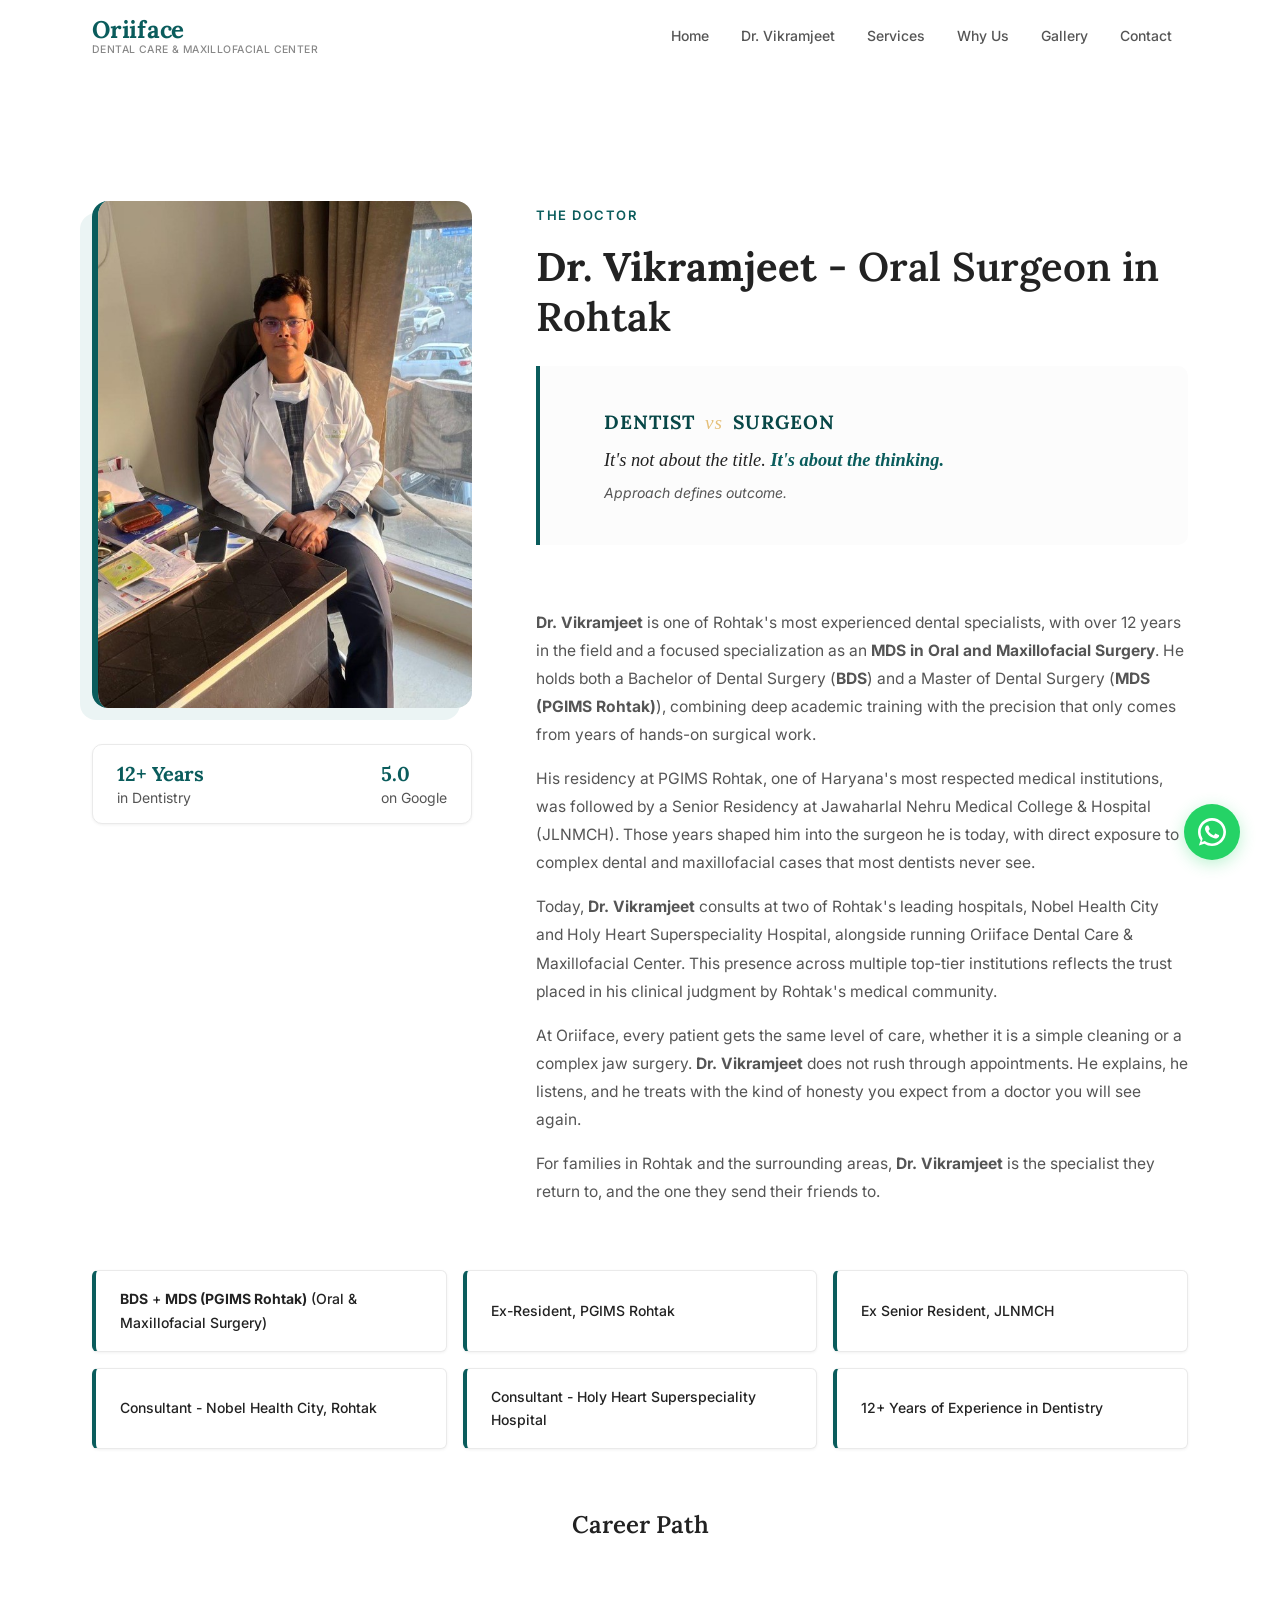
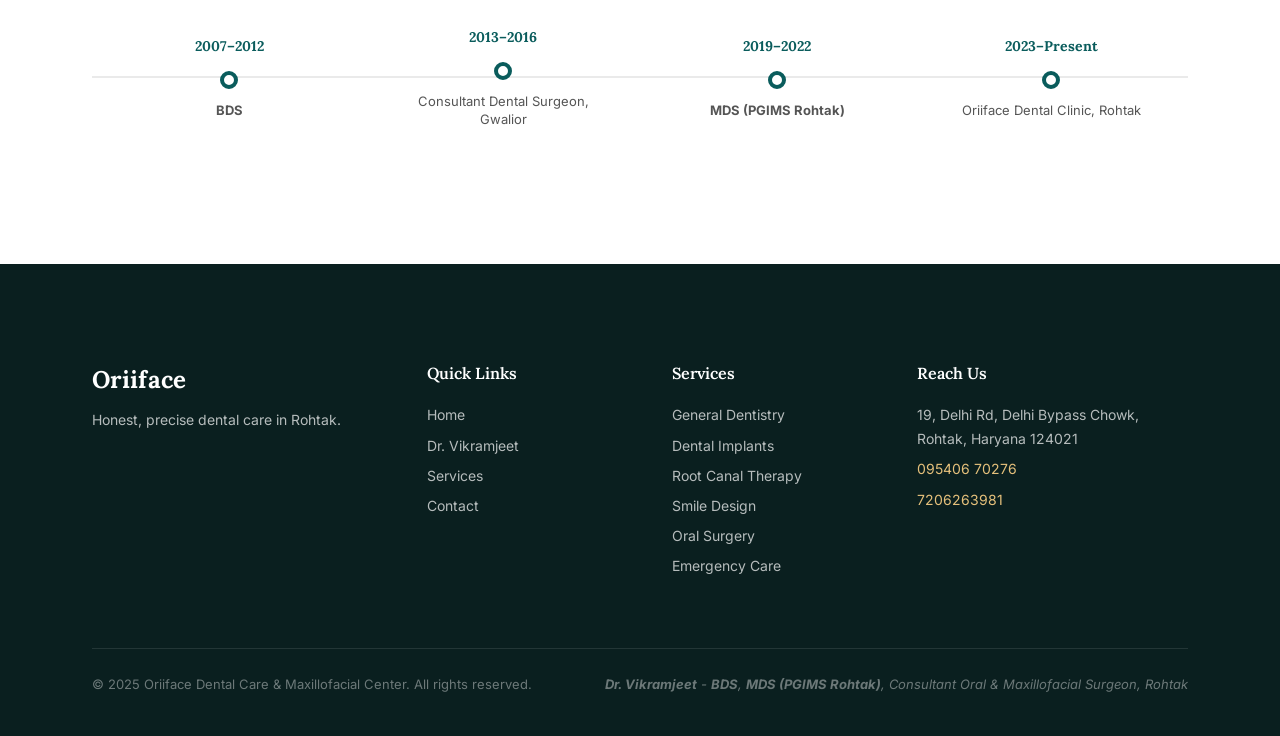
==== commit 3645a4f0: "Major update: Premium UI redesign, new gallery layout, and about quote" ====
--- a/about.html
+++ b/about.html
@@ -5,7 +5,7 @@
   <meta name="viewport" content="width=device-width, initial-scale=1.0">
   <meta name="robots" content="index, follow">
   <meta name="googlebot" content="index, follow">
-  <link rel="canonical" href="https://orifacedental.vercel.app/about.html">
+  <link rel="canonical" href="https://www.oriifacedental.com/about.html">
   <title>Dr. Vikramjeet - MDS Oral Surgeon in Rohtak | Oriiface Dental Care</title>
   <meta name="description" content="Dr. Vikramjeet - MDS (PGIMS Rohtak) Oral & Maxillofacial Surgeon in Rohtak. Ex-PGIMS resident, 12+ years experience, consulting at Nobel Health City & Holy Heart Hospital.">
 
@@ -13,8 +13,8 @@
   <meta property="og:type" content="website">
   <meta property="og:title" content="Dr. Vikramjeet - MDS Oral Surgeon in Rohtak | Oriiface Dental Care">
   <meta property="og:description" content="Dr. Vikramjeet - MDS (PGIMS Rohtak) Oral & Maxillofacial Surgeon in Rohtak. Ex-PGIMS resident, 12+ years experience, consulting at Nobel Health City & Holy Heart Hospital.">
-  <meta property="og:url" content="https://orifacedental.vercel.app/about.html">
-  <meta property="og:image" content="https://orifacedental.vercel.app/images/og-cover.jpg">
+  <meta property="og:url" content="https://www.oriifacedental.com/about.html">
+  <meta property="og:image" content="https://www.oriifacedental.com/images/og-cover.jpg">
   <meta property="og:locale" content="en_IN">
   <meta property="og:site_name" content="Oriiface Dental Care & Maxillofacial Center">
 
@@ -22,7 +22,7 @@
   <meta name="twitter:card" content="summary_large_image">
   <meta name="twitter:title" content="Dr. Vikramjeet - MDS Oral Surgeon in Rohtak | Oriiface Dental Care">
   <meta name="twitter:description" content="Dr. Vikramjeet - MDS (PGIMS Rohtak) Oral & Maxillofacial Surgeon in Rohtak. Ex-PGIMS resident, 12+ years experience, consulting at Nobel Health City & Holy Heart Hospital.">
-  <meta name="twitter:image" content="https://orifacedental.vercel.app/images/og-cover.jpg">
+  <meta name="twitter:image" content="https://www.oriifacedental.com/images/og-cover.jpg">
 
   <!-- Google Fonts -->
   <link rel="preconnect" href="https://fonts.googleapis.com">
@@ -112,6 +112,13 @@
         <div class="about__content-col">
           <span class="section-tag">The Doctor</span>
           <h1 class="about__title"><strong>Dr. Vikramjeet</strong> - Oral Surgeon in Rohtak</h1>
+          
+          <blockquote class="about__quote">
+            <h3 class="about__quote-title">DENTIST <span>vs</span> SURGEON</h3>
+            <p class="about__quote-main">It's not about the title. <strong>It's about the thinking.</strong></p>
+            <p class="about__quote-sub">Approach defines outcome.</p>
+          </blockquote>
+
           <div class="about__bio">
             <p><strong>Dr. Vikramjeet</strong> is one of Rohtak's most experienced dental specialists, with over 12 years in the field and a focused specialization as an <strong>MDS in Oral and Maxillofacial Surgery</strong>. He holds both a Bachelor of Dental Surgery (<strong>BDS</strong>) and a Master of Dental Surgery (<strong>MDS (PGIMS Rohtak)</strong>), combining deep academic training with the precision that only comes from years of hands-on surgical work.</p>
             <p>His residency at PGIMS Rohtak, one of Haryana's most respected medical institutions, was followed by a Senior Residency at Jawaharlal Nehru Medical College & Hospital (JLNMCH). Those years shaped him into the surgeon he is today, with direct exposure to complex dental and maxillofacial cases that most dentists never see.</p>
@@ -181,7 +188,7 @@
       <div class="footer__grid">
         <div class="footer__brand">
           <span class="footer__logo">Oriiface</span>
-          <p class="footer__tagline">Honest dental care in Rohtak for 12+ years.</p>
+          <p class="footer__tagline">Honest, precise dental care in Rohtak.</p>
         </div>
         <div class="footer__links">
           <h4 class="footer__heading">Quick Links</h4>
--- a/style.css
+++ b/style.css
@@ -6,19 +6,19 @@
 
 /* --- Custom Properties --- */
 :root {
-  --color-primary: #0B6E6E;
-  --color-primary-dark: #085555;
+  --color-primary: #0a5c5c; /* Slightly deeper teal */
+  --color-primary-dark: #074747;
   --color-primary-light: #0d8a8a;
-  --color-accent: #D4A843;
-  --color-accent-dark: #b8912e;
-  --color-bg: #F9F9F9;
-  --color-bg-alt: #F0EFEB;
-  --color-bg-dark: #0c2626;
-  --color-text: #2A2A2A;
-  --color-text-light: #5A5A5A;
-  --color-text-muted: #8A8A8A;
+  --color-accent: #E5C07B; /* Softer, elegant champagne gold */
+  --color-accent-dark: #D4A843;
+  --color-bg: #FCFCFC; /* Cleaner white */
+  --color-bg-alt: #F4F4F4; /* Very light gray */
+  --color-bg-dark: #0a1f1f;
+  --color-text: #222222;
+  --color-text-light: #555555;
+  --color-text-muted: #888888;
   --color-white: #FFFFFF;
-  --color-border: #E2E2E2;
+  --color-border: #EAEAEA;
 
   --font-heading: 'Lora', Georgia, serif;
   --font-body: 'Inter', -apple-system, sans-serif;
@@ -233,12 +233,17 @@
   position: sticky;
   top: 0;
   z-index: 100;
-  background: var(--color-white);
-  transition: box-shadow var(--transition);
+  background: rgba(255, 255, 255, 0.85);
+  backdrop-filter: blur(12px);
+  -webkit-backdrop-filter: blur(12px);
+  transition: all var(--transition);
+  border-bottom: 1px solid transparent;
 }
 
 .header--scrolled {
-  box-shadow: 0 2px 20px rgba(0,0,0,0.06);
+  box-shadow: 0 4px 30px rgba(0, 0, 0, 0.05);
+  background: rgba(255, 255, 255, 0.95);
+  border-bottom: 1px solid rgba(0, 0, 0, 0.05);
 }
 
 .header__inner {
@@ -410,6 +415,12 @@
   width: 100%;
   height: 100%;
   object-fit: cover;
+  animation: kenBurns 20s infinite alternate ease-in-out;
+}
+
+@keyframes kenBurns {
+  0% { transform: scale(1); }
+  100% { transform: scale(1.15); }
 }
 
 .hero__overlay {
@@ -515,7 +526,7 @@
 
 
 /* ================================================
-   ABOUT DR. VIKRAMJET
+   ABOUT DR. VIKRAMJEET
    ================================================ */
 .about {
   padding: var(--space-3xl) 0 var(--space-2xl);
@@ -796,12 +807,14 @@
 }
 
 .service-card {
+  display: block;
+  text-decoration: none;
   background: var(--color-white);
   border: 1px solid var(--color-border);
   border-radius: var(--radius-md);
   padding: var(--space-lg) var(--space-md);
   transition: var(--transition);
-  cursor: default;
+  cursor: pointer;
 }
 
 .service-card:hover {
@@ -927,7 +940,7 @@
    ================================================ */
 .reviews {
   padding: var(--space-3xl) 0;
-  background: var(--color-white);
+  background: var(--color-bg);
 }
 
 .reviews__header {
@@ -939,26 +952,27 @@
   display: inline-flex;
   flex-direction: column;
   align-items: center;
-  gap: 0.4rem;
+  gap: 0.5rem;
 }
 
 .reviews__score {
   font-family: var(--font-heading);
   font-size: 3rem;
   font-weight: 700;
-  color: var(--color-text);
+  color: var(--color-primary);
   line-height: 1;
 }
 
 .reviews__stars {
   display: flex;
-  gap: 2px;
+  gap: 3px;
 }
 
 .reviews__count {
   font-size: var(--fs-small);
-  color: var(--color-text-muted);
-  font-weight: 500;
+  color: var(--color-text-light);
+  font-weight: 600;
+  letter-spacing: 0.5px;
 }
 
 .reviews__grid {
@@ -970,29 +984,40 @@
 
 .review-card {
   padding: var(--space-lg);
-  background: var(--color-bg);
+  background: var(--color-white);
   border-radius: var(--radius-md);
   border: 1px solid var(--color-border);
+  border-top: 4px solid var(--color-primary);
+  box-shadow: var(--shadow-sm);
+  display: flex;
+  flex-direction: column;
+  text-align: left;
+  transition: transform var(--transition), box-shadow var(--transition);
+}
+
+.review-card:hover {
+  transform: translateY(-4px);
+  box-shadow: var(--shadow-md);
 }
 
 .review-card__stars {
   display: flex;
-  gap: 2px;
+  gap: 3px;
   margin-bottom: var(--space-sm);
 }
 
 .review-card__text {
-  font-size: var(--fs-body);
+  font-size: 1rem;
   color: var(--color-text);
-  line-height: 1.7;
-  font-style: italic;
-  margin-bottom: var(--space-sm);
+  line-height: 1.6;
+  margin-bottom: var(--space-lg);
+  flex-grow: 1;
 }
 
 .review-card__author {
   font-size: var(--fs-small);
-  font-weight: 600;
-  color: var(--color-text-muted);
+  font-weight: 700;
+  color: var(--color-primary-dark);
 }
 
 .reviews__cta {
@@ -1024,16 +1049,23 @@
 .gallery__grid {
   display: grid;
   grid-template-columns: repeat(3, 1fr);
-  gap: var(--space-sm);
+  gap: var(--space-md);
 }
 
 .gallery__item {
   position: relative;
   border-radius: var(--radius-md);
   overflow: hidden;
-  aspect-ratio: 4/3;
+  aspect-ratio: 1 / 1;
   background: var(--color-bg-alt);
   cursor: pointer;
+  box-shadow: var(--shadow-sm);
+  transition: box-shadow var(--transition), transform var(--transition);
+}
+
+.gallery__item:hover {
+  box-shadow: var(--shadow-lg);
+  transform: translateY(-5px);
 }
 
 .gallery__img {
@@ -1044,7 +1076,7 @@
 }
 
 .gallery__item:hover .gallery__img {
-  transform: scale(1.05);
+  transform: scale(1.08);
 }
 
 .gallery__item::after {
@@ -1056,12 +1088,18 @@
 }
 
 .gallery__item:hover::after {
-  background: rgba(0,0,0,0.08);
-}
-
-@media (max-width: 768px) {
+  background: rgba(0,0,0,0.1);
+}
+
+@media (max-width: 900px) {
   .gallery__grid {
     grid-template-columns: repeat(2, 1fr);
+  }
+}
+
+@media (max-width: 600px) {
+  .gallery__grid {
+    grid-template-columns: 1fr;
   }
 }
 
@@ -1434,3 +1472,228 @@
   .header { position: relative; }
   .hero { min-height: auto; }
 }
+
+/* ================================================
+   INTERIOR SHOWCASE (BENTO GRID)
+   ================================================ */
+.clinic-interior {
+  padding: var(--space-3xl) 0;
+  background: var(--color-bg);
+}
+
+.interior-header {
+  text-align: center;
+  max-width: 600px;
+  margin: 0 auto var(--space-xl);
+}
+
+.interior__title {
+  font-family: var(--font-heading);
+  font-size: var(--fs-h2);
+  font-weight: 600;
+  margin-bottom: var(--space-sm);
+  color: var(--color-text);
+}
+
+.interior__subtitle {
+  color: var(--color-text-light);
+  line-height: 1.6;
+}
+
+.bento-grid {
+  display: grid;
+  grid-template-columns: repeat(2, 1fr);
+  grid-auto-rows: 300px;
+  gap: var(--space-md);
+}
+
+.bento-item {
+  position: relative;
+  overflow: hidden;
+  border-radius: var(--radius-lg);
+  box-shadow: var(--shadow-sm);
+  transition: box-shadow var(--transition);
+  /* Prevent image blur during hover scale */
+  -webkit-backface-visibility: hidden;
+  backface-visibility: hidden;
+  transform: translateZ(0);
+}
+
+.bento-item img {
+  width: 100%;
+  height: 100%;
+  object-fit: cover;
+  transition: transform 0.8s cubic-bezier(0.25, 0.46, 0.45, 0.94);
+  /* Prevent blur */
+  -webkit-backface-visibility: hidden;
+  backface-visibility: hidden;
+}
+
+.bento-item:hover {
+  box-shadow: var(--shadow-lg);
+}
+
+.bento-item:hover img {
+  transform: scale(1.05);
+}
+
+@media (max-width: 768px) {
+  .bento-grid {
+    grid-template-columns: 1fr;
+    grid-auto-rows: 250px;
+  }
+}
+
+/* ================================================
+   ANIMATIONS - Fade Up
+   ================================================ */
+.fade-up {
+  opacity: 0;
+  transform: translateY(30px);
+  transition: opacity 0.8s ease-out, transform 0.8s ease-out;
+}
+
+.fade-up.visible {
+  opacity: 1;
+  transform: translateY(0);
+}
+
+/* ================================================
+   ABOUT DOCTOR QUOTE
+   ================================================ */
+.about__quote {
+  background: var(--color-bg);
+  padding: var(--space-lg) var(--space-xl);
+  border-left: 4px solid var(--color-primary);
+  margin: var(--space-md) 0 var(--space-xl);
+  border-radius: 0 var(--radius-md) var(--radius-md) 0;
+}
+
+.about__quote-title {
+  font-family: var(--font-heading);
+  font-size: 1.2rem;
+  color: var(--color-primary-dark);
+  font-weight: 700;
+  letter-spacing: 1px;
+  margin-bottom: 5px;
+}
+
+.about__quote-title span {
+  color: var(--color-accent);
+  font-style: italic;
+  font-weight: 400;
+  font-family: Georgia, serif;
+  text-transform: lowercase;
+  margin: 0 4px;
+}
+
+.about__quote-main {
+  font-family: Georgia, serif;
+  font-size: 1.15rem;
+  color: var(--color-text);
+  font-style: italic;
+  margin-bottom: 5px;
+}
+
+.about__quote-main strong {
+  color: var(--color-primary);
+  font-weight: 600;
+}
+
+.about__quote-sub {
+  font-size: var(--fs-small);
+  color: var(--color-text-light);
+  font-style: italic;
+}
+
+/* ================================================
+   GALLERY BEFORE/AFTER SHOWCASE
+   ================================================ */
+.gallery__results {
+  margin-bottom: var(--space-3xl);
+  text-align: center;
+}
+
+.gallery__results-title {
+  font-family: var(--font-heading);
+  font-size: 2rem;
+  color: var(--color-primary-dark);
+  margin-bottom: var(--space-lg);
+}
+
+.gallery__ba-showcase {
+  display: grid;
+  grid-template-columns: 1fr 1fr;
+  gap: var(--space-md);
+  max-width: 600px;
+  margin: 0 auto;
+}
+
+.gallery__ba-item {
+  position: relative;
+  line-height: 0;
+  border-radius: var(--radius-md);
+  overflow: hidden;
+  box-shadow: var(--shadow-sm);
+}
+
+.gallery__ba-item img {
+  width: 100%;
+  height: 100%;
+  object-fit: cover;
+  transition: transform var(--transition);
+}
+
+.gallery__ba-item:hover img {
+  transform: scale(1.05);
+}
+
+.ba-label {
+  position: absolute;
+  top: 20px;
+  left: 20px;
+  background: rgba(255, 255, 255, 0.95);
+  color: var(--color-primary-dark);
+  padding: 8px 16px;
+  border-radius: 30px;
+  font-weight: 700;
+  font-size: var(--fs-small);
+  text-transform: uppercase;
+  letter-spacing: 1px;
+  z-index: 2;
+  box-shadow: 0 4px 10px rgba(0,0,0,0.1);
+}
+
+.ba-label--after {
+  background: var(--color-primary);
+  color: var(--color-white);
+}
+
+@media (max-width: 768px) {
+  .gallery__ba-showcase {
+    grid-template-columns: 1fr;
+  }
+}
+
+/* ================================================
+   GALLERY HEADER
+   ================================================ */
+.gallery__header-wrapper {
+  text-align: center;
+  max-width: 800px;
+  margin: 0 auto var(--space-3xl);
+}
+
+.gallery__title {
+  font-family: var(--font-heading);
+  font-size: clamp(2.5rem, 5vw, 3.5rem);
+  color: var(--color-primary-dark);
+  margin-bottom: var(--space-md);
+  font-weight: 700;
+}
+
+.gallery__subtitle {
+  font-size: 1.15rem;
+  color: var(--color-text);
+  line-height: 1.6;
+}
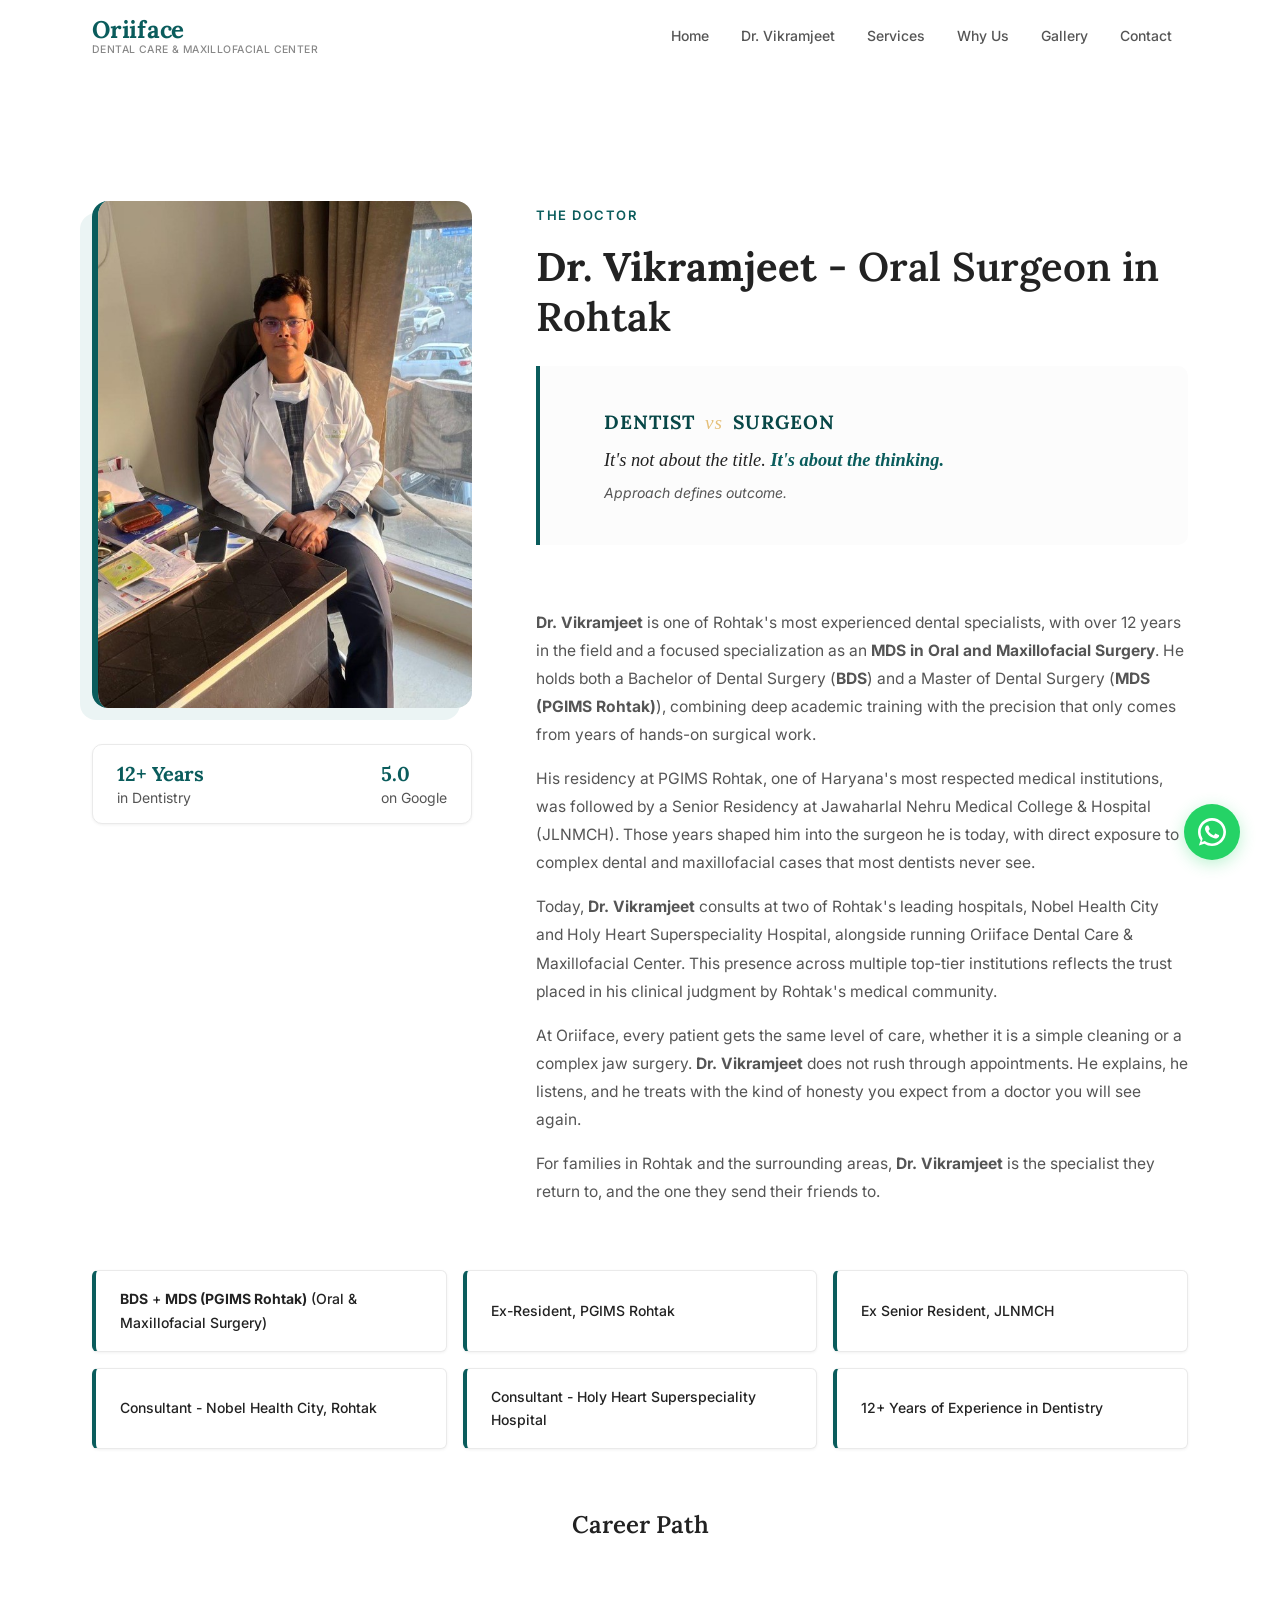
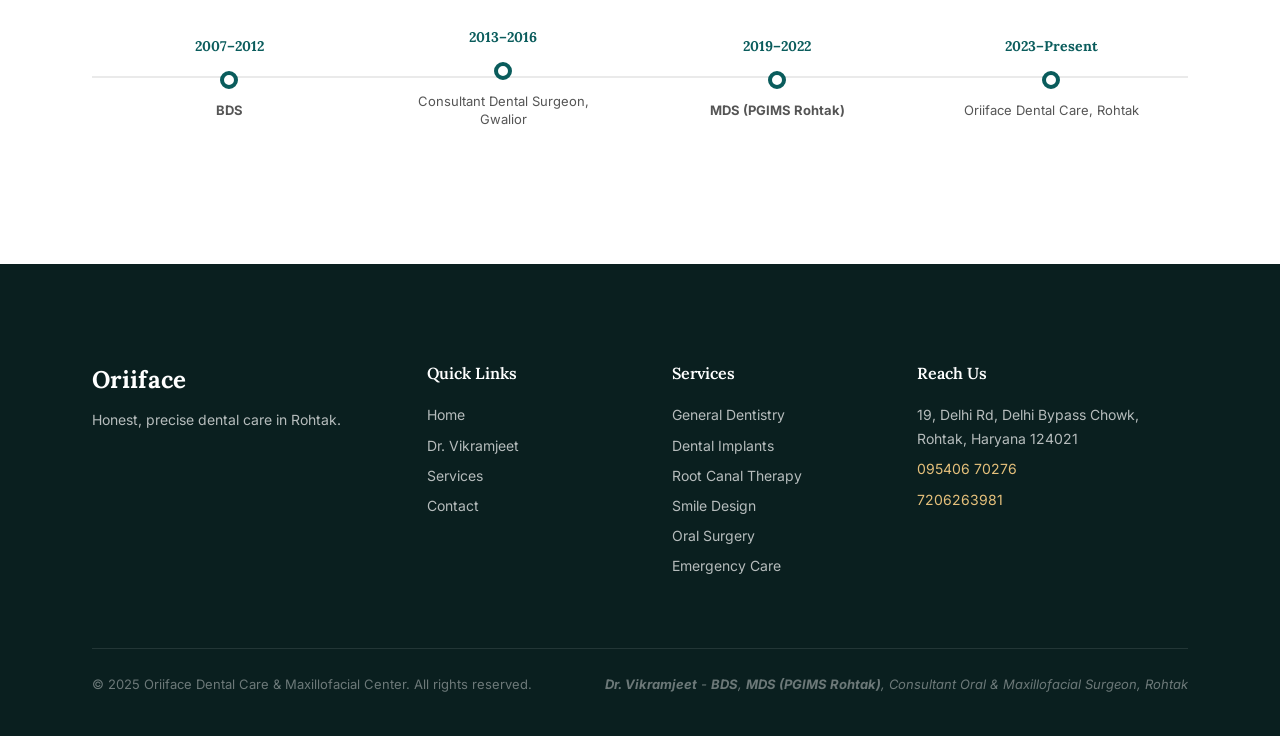
==== commit 75d37f7a: "Fix indexing and link site to Google Business Profile" ====
--- a/about.html
+++ b/about.html
@@ -5,7 +5,7 @@
   <meta name="viewport" content="width=device-width, initial-scale=1.0">
   <meta name="robots" content="index, follow">
   <meta name="googlebot" content="index, follow">
-  <link rel="canonical" href="https://www.oriifacedental.com/about.html">
+  <link rel="canonical" href="https://www.oriifacedental.com/about">
   <title>Dr. Vikramjeet - MDS Oral Surgeon in Rohtak | Oriiface Dental Care</title>
   <meta name="description" content="Dr. Vikramjeet - MDS (PGIMS Rohtak) Oral & Maxillofacial Surgeon in Rohtak. Ex-PGIMS resident, 12+ years experience, consulting at Nobel Health City & Holy Heart Hospital.">
 
@@ -13,7 +13,7 @@
   <meta property="og:type" content="website">
   <meta property="og:title" content="Dr. Vikramjeet - MDS Oral Surgeon in Rohtak | Oriiface Dental Care">
   <meta property="og:description" content="Dr. Vikramjeet - MDS (PGIMS Rohtak) Oral & Maxillofacial Surgeon in Rohtak. Ex-PGIMS resident, 12+ years experience, consulting at Nobel Health City & Holy Heart Hospital.">
-  <meta property="og:url" content="https://www.oriifacedental.com/about.html">
+  <meta property="og:url" content="https://www.oriifacedental.com/about">
   <meta property="og:image" content="https://www.oriifacedental.com/images/og-cover.jpg">
   <meta property="og:locale" content="en_IN">
   <meta property="og:site_name" content="Oriiface Dental Care & Maxillofacial Center">
@@ -36,6 +36,8 @@
 {
   "@context": "https://schema.org",
   "@type": "Physician",
+  "@id": "https://www.oriifacedental.com/about#dr-vikramjeet",
+  "url": "https://www.oriifacedental.com/about",
   "name": "Dr. Vikramjeet",
   "description": "MDS Oral and Maxillofacial Surgeon in Rohtak with 12+ years experience",
   "medicalSpecialty": "Oral and Maxillofacial Surgery",
@@ -43,7 +45,7 @@
   "worksFor": [
     {"@type": "Hospital", "name": "Nobel Health City, Rohtak"},
     {"@type": "Hospital", "name": "Holy Heart Superspeciality Hospital, Rohtak"},
-    {"@type": "MedicalClinic", "name": "Oriiface Dental Care & Maxillofacial Center"}
+    {"@id": "https://www.oriifacedental.com/#dentist"}
   ],
   "alumniOf": [
     {"@type": "EducationalOrganization", "name": "PGIMS Rohtak"},
@@ -58,18 +60,18 @@
   <!-- Header / Navigation -->
   <header class="header" id="header">
     <div class="header__inner container">
-      <a href="#" class="header__logo">
+      <a href="/" class="header__logo">
         <span class="logo__mark">Oriiface</span>
         <span class="logo__sub">Dental Care &amp; Maxillofacial Center</span>
       </a>
       <nav class="nav" id="nav">
         <ul class="nav__list">
-          <li><a href="index.html" class="nav__link">Home</a></li>
-          <li><a href="about.html" class="nav__link">Dr. Vikramjeet</a></li>
-          <li><a href="services.html" class="nav__link">Services</a></li>
-          <li><a href="index.html#why-us" class="nav__link">Why Us</a></li>
-          <li><a href="gallery.html" class="nav__link">Gallery</a></li>
-          <li><a href="contact.html" class="nav__link">Contact</a></li>
+          <li><a href="/" class="nav__link">Home</a></li>
+          <li><a href="/about" class="nav__link">Dr. Vikramjeet</a></li>
+          <li><a href="/services" class="nav__link">Services</a></li>
+          <li><a href="/#why-us" class="nav__link">Why Us</a></li>
+          <li><a href="/gallery" class="nav__link">Gallery</a></li>
+          <li><a href="/contact" class="nav__link">Contact</a></li>
         </ul>
       </nav>
       <button class="hamburger" id="hamburger" aria-label="Open navigation menu" aria-expanded="false">
@@ -84,12 +86,12 @@
   <div class="mobile-nav" id="mobile-nav">
     <div class="mobile-nav__content">
       <ul class="mobile-nav__list">
-        <li><a href="index.html" class="mobile-nav__link">Home</a></li>
-        <li><a href="about.html" class="mobile-nav__link">Dr. Vikramjeet</a></li>
-        <li><a href="services.html" class="mobile-nav__link">Services</a></li>
-        <li><a href="index.html#why-us" class="mobile-nav__link">Why Us</a></li>
-        <li><a href="gallery.html" class="mobile-nav__link">Gallery</a></li>
-        <li><a href="contact.html" class="mobile-nav__link">Contact</a></li>
+        <li><a href="/" class="mobile-nav__link">Home</a></li>
+        <li><a href="/about" class="mobile-nav__link">Dr. Vikramjeet</a></li>
+        <li><a href="/services" class="mobile-nav__link">Services</a></li>
+        <li><a href="/#why-us" class="mobile-nav__link">Why Us</a></li>
+        <li><a href="/gallery" class="mobile-nav__link">Gallery</a></li>
+        <li><a href="/contact" class="mobile-nav__link">Contact</a></li>
       </ul>
       <a href="tel:+919540670276" class="mobile-nav__phone">095406 70276</a>
     </div>
@@ -102,7 +104,7 @@
       <div class="about__grid">
         <div class="about__photo-col">
           <div class="about__photo-frame">
-            <img src="images/real-dr-vikram-desk.jpg" alt="Dr. Vikramjeet BDS MDS Oral Surgeon at Oriiface Dental Clinic Rohtak" loading="lazy" class="about__photo">
+            <img src="images/real-dr-vikram-desk.jpg" alt="Dr. Vikramjeet BDS MDS Oral Surgeon at Oriiface Dental Care Rohtak" loading="lazy" class="about__photo">
           </div>
           <div class="about__photo-stats">
             <div class="stat-line"><strong>12+ Years</strong> in Dentistry</div>
@@ -174,7 +176,7 @@
           <div class="timeline__item">
             <span class="timeline__year">2023–Present</span>
             <div class="timeline__dot"></div>
-            <span class="timeline__label">Oriiface Dental Clinic, Rohtak</span>
+            <span class="timeline__label">Oriiface Dental Care, Rohtak</span>
           </div>
         </div>
       </div>
@@ -193,10 +195,10 @@
         <div class="footer__links">
           <h4 class="footer__heading">Quick Links</h4>
           <ul>
-            <li><a href="index.html">Home</a></li>
-            <li><a href="about.html">Dr. Vikramjeet</a></li>
-            <li><a href="services.html">Services</a></li>
-            <li><a href="contact.html">Contact</a></li>
+            <li><a href="/">Home</a></li>
+            <li><a href="/about">Dr. Vikramjeet</a></li>
+            <li><a href="/services">Services</a></li>
+            <li><a href="/contact">Contact</a></li>
           </ul>
         </div>
         <div class="footer__services-list">
@@ -234,7 +236,7 @@
       <svg width="18" height="18" viewBox="0 0 24 24" fill="currentColor"><path d="M17.472 14.382c-.297-.149-1.758-.867-2.03-.967-.273-.099-.471-.148-.67.15-.197.297-.767.966-.94 1.164-.173.199-.347.223-.644.075-.297-.15-1.255-.463-2.39-1.475-.883-.788-1.48-1.761-1.653-2.059-.173-.297-.018-.458.13-.606.134-.133.298-.347.446-.52.149-.174.198-.298.298-.497.099-.198.05-.371-.025-.52-.075-.149-.669-1.612-.916-2.207-.242-.579-.487-.5-.669-.51-.173-.008-.371-.01-.57-.01-.198 0-.52.074-.792.372-.272.297-1.04 1.016-1.04 2.479 0 1.462 1.065 2.875 1.213 3.074.149.198 2.096 3.2 5.077 4.487.709.306 1.262.489 1.694.625.712.227 1.36.195 1.871.118.571-.085 1.758-.719 2.006-1.413.248-.694.248-1.289.173-1.413-.074-.124-.272-.198-.57-.347z"/><path d="M12 0C5.373 0 0 5.373 0 12c0 2.625.846 5.059 2.284 7.034L.79 23.492l4.6-1.47A11.94 11.94 0 0012 24c6.627 0 12-5.373 12-12S18.627 0 12 0zm0 21.75c-2.15 0-4.13-.685-5.75-1.846l-.413-.27-2.727.87.903-2.653-.297-.44A9.718 9.718 0 012.25 12c0-5.385 4.365-9.75 9.75-9.75S21.75 6.615 21.75 12s-4.365 9.75-9.75 9.75z"/></svg>
       WhatsApp
     </a>
-    <a href="contact.html" class="mobile-bar__btn mobile-bar__btn--book">
+    <a href="/contact" class="mobile-bar__btn mobile-bar__btn--book">
       <svg width="18" height="18" viewBox="0 0 24 24" fill="none" stroke="currentColor" stroke-width="2"><rect x="3" y="4" width="18" height="18" rx="2"/><line x1="16" y1="2" x2="16" y2="6"/><line x1="8" y1="2" x2="8" y2="6"/><line x1="3" y1="10" x2="21" y2="10"/></svg>
       Book
     </a>
--- a/style.css
+++ b/style.css
@@ -1061,6 +1061,31 @@
   cursor: pointer;
   box-shadow: var(--shadow-sm);
   transition: box-shadow var(--transition), transform var(--transition);
+  /* Minimalist Animation Setup */
+  opacity: 0;
+  animation: fadeUpMinimal 0.6s ease forwards;
+}
+
+/* Staggered animation delays for the 9 items */
+.gallery__item:nth-child(1) { animation-delay: 0.1s; }
+.gallery__item:nth-child(2) { animation-delay: 0.2s; }
+.gallery__item:nth-child(3) { animation-delay: 0.3s; }
+.gallery__item:nth-child(4) { animation-delay: 0.4s; }
+.gallery__item:nth-child(5) { animation-delay: 0.5s; }
+.gallery__item:nth-child(6) { animation-delay: 0.6s; }
+.gallery__item:nth-child(7) { animation-delay: 0.7s; }
+.gallery__item:nth-child(8) { animation-delay: 0.8s; }
+.gallery__item:nth-child(9) { animation-delay: 0.9s; }
+
+@keyframes fadeUpMinimal {
+  from {
+    opacity: 0;
+    transform: translateY(20px);
+  }
+  to {
+    opacity: 1;
+    transform: translateY(0);
+  }
 }
 
 .gallery__item:hover {
@@ -1072,7 +1097,7 @@
   width: 100%;
   height: 100%;
   object-fit: cover;
-  transition: transform var(--transition-slow);
+  transition: transform var(--transition-slow), filter var(--transition);
 }
 
 .gallery__item:hover .gallery__img {
@@ -1102,6 +1127,8 @@
     grid-template-columns: 1fr;
   }
 }
+
+
 
 
 /* --- Lightbox --- */
